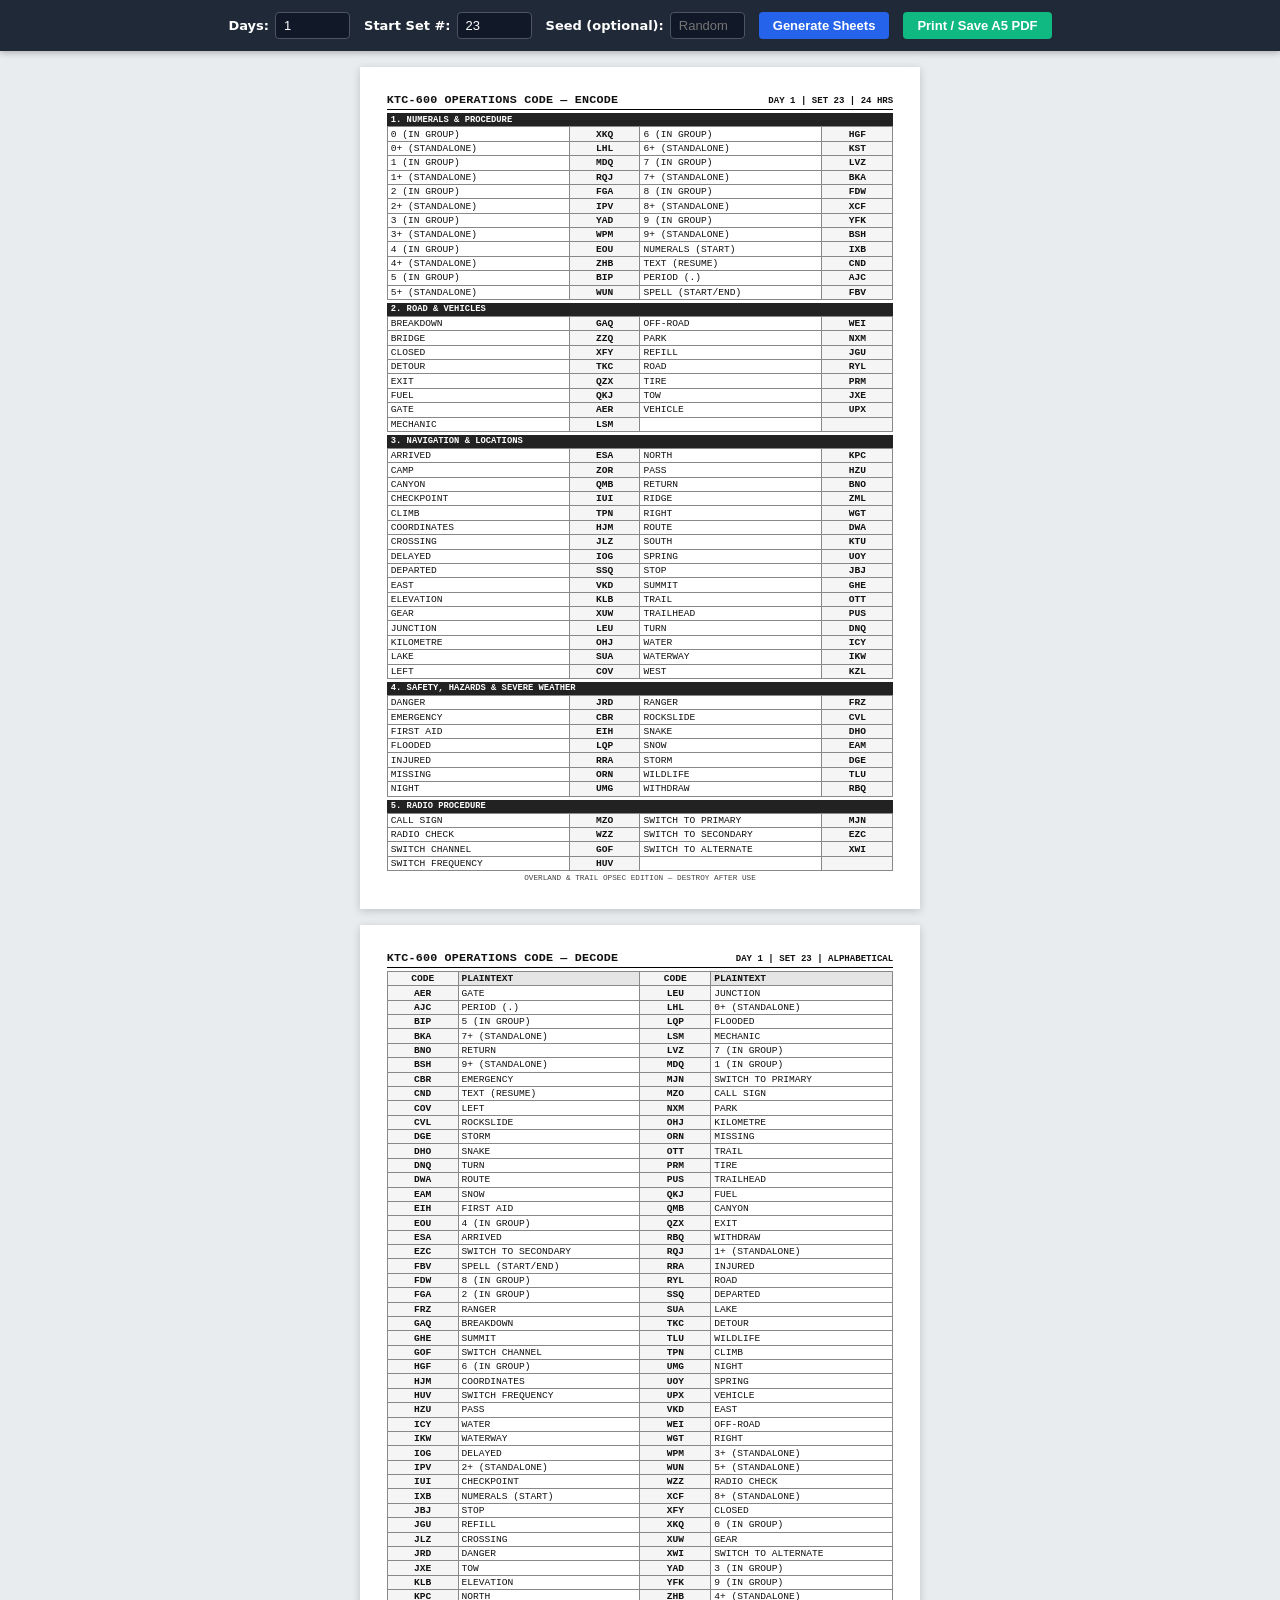
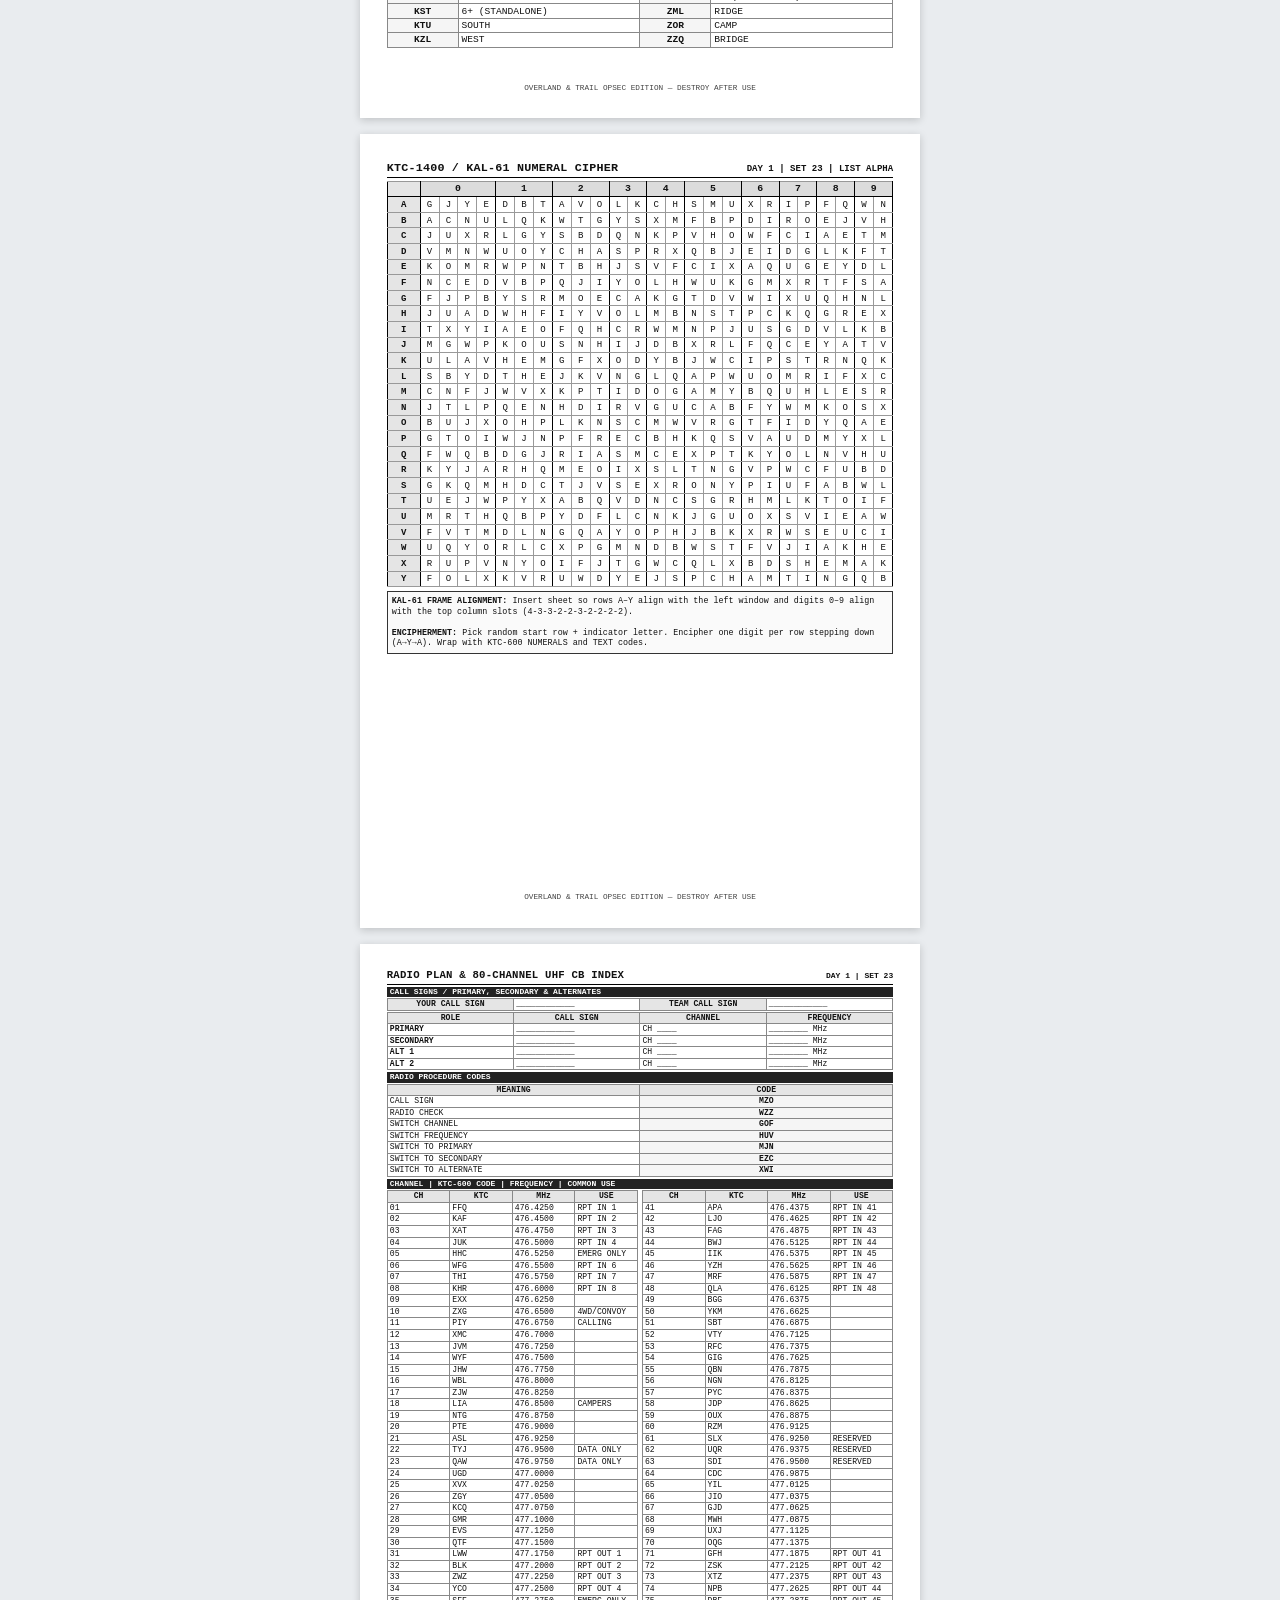
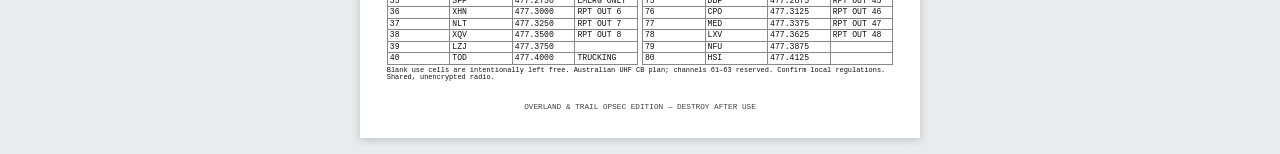
==== ktc-600.html @ b7d9b7bd "Fix radio index width overflow on A5 pages" ====
<!DOCTYPE html>
<html lang="en">
<head>
<meta charset="UTF-8">
<meta name="viewport" content="width=device-width, initial-scale=1">
<title>KTC-600 &amp; KAL-61 (KTC-1400) Multi-Day Pocket Sheet Generator</title>
<style>
  @page { size: A5 portrait; margin: 7mm; }
  * { box-sizing: border-box; margin: 0; padding: 0; }
  body { font-family: "Courier New", Courier, monospace; background: #e9ecef; color: #111; font-size: 7.2pt; -webkit-text-size-adjust: 100%; }
  .controls { background: #1f2937; color: #fff; padding: 12px 20px; display: flex; flex-wrap: wrap; gap: 14px; align-items: center; justify-content: center; font: 13px system-ui, -apple-system, sans-serif; position: sticky; top: 0; z-index: 100; box-shadow: 0 2px 6px rgba(0,0,0,.25); }
  .controls label { display: flex; align-items: center; gap: 6px; font-weight: 600; }
  .controls input { width: 75px; padding: 5px 8px; border-radius: 4px; border: 1px solid #4b5563; background: #111827; color: #fff; font-size: 13px; }
  .controls button { padding: 6px 14px; border: 0; border-radius: 4px; font-weight: 600; cursor: pointer; font-size: 13px; }
  .btn-gen { background: #2563eb; color: #fff; } .btn-print { background: #10b981; color: #fff; }
  #sheets-container { display: flex; flex-direction: column; align-items: center; padding: 16px 10px; gap: 16px; }
  .page { width: min(100%, 148mm); min-height: 210mm; padding: 7mm; background: #fff; box-shadow: 0 2px 8px rgba(0,0,0,.18); page-break-after: always; break-after: page; display: flex; flex-direction: column; justify-content: space-between; }
  .page:last-child { page-break-after: auto; break-after: auto; }
  .header { border-bottom: 1.5px solid #000; padding-bottom: 2px; margin-bottom: 3px; display: flex; justify-content: space-between; align-items: baseline; gap: 4px; }
  .title { font-weight: bold; font-size: 8.8pt; letter-spacing: .2px; } .meta { font-size: 6.8pt; font-weight: bold; text-align: right; }
  .cat-header { background: #222; color: #fff; font-weight: bold; font-size: 6.6pt; padding: 1.5px 4px; margin-top: 3px; }
  table { width: 100%; table-layout: fixed; border-collapse: collapse; }
  td, th { border: .5px solid #888; padding: 1.2px 3px; overflow: hidden; white-space: nowrap; }
  th { background: #e5e5e5; font-weight: bold; }
  td.w, th.w { width: 36%; text-align: left; } td.c, th.c { width: 14%; text-align: center; font-weight: bold; background: #f5f5f5; }
  .kal-table { table-layout: fixed; border-collapse: collapse; margin-top: 2px; }
  .kal-table th, .kal-table td { text-align: center; padding: 1.8px 0; font-size: 6.8pt; border: .4px solid #999; }
  .kal-table th { background: #dcdcdc; font-size: 7.4pt; border-bottom: 1.2px solid #000; border-left: 1.2px solid #000; border-right: 1.2px solid #000; }
  .kal-table .row-lbl { font-weight: bold; background: #e5e5e5; width: 6.5%; border-right: 1.2px solid #000; border-left: 1.2px solid #000; }
  .kal-table td.grp-start { border-left: 1.2px solid #000; } .kal-table td.grp-end { border-right: 1.2px solid #000; }
  .notes { margin-top: 4px; border: .75px solid #333; padding: 4px; font-size: 6.3pt; line-height: 1.25; background: #fafafa; }
  .footer { margin-top: 3px; text-align: center; font-size: 5.8pt; color: #444; }
  .radio-section { width: min(100%, 148mm); min-width: 0; font-size: 6.1pt; line-height: 1.05; }
  .radio-section .header { margin-bottom: 2px; } .radio-section .title { font-size: 8pt; } .radio-section .meta { font-size: 6pt; }
  .radio-section .cat-header { margin-top: 2px; padding: 1px 3px; font-size: 6pt; }
  .radio-section table { margin-top: 1px; min-width: 0; }
  .radio-section td, .radio-section th { padding: 1px 2px; }
  .radio-assignments td:first-child { font-weight: bold; }
  .radio-note { margin-top: 2px; font-size: 5.2pt; line-height: 1.05; }
  .channel-index-grid { display: grid; width: 100%; min-width: 0; grid-template-columns: repeat(2, minmax(0, 1fr)); gap: 0 4px; }
  .channel-index { min-width: 0; width: 100%; font-size: 4.8pt; line-height: 1; }
  .channel-index table { width: 100%; min-width: 0; margin: 0; }
  .channel-index th, .channel-index td { padding: 1px 1px; white-space: nowrap; }
  .channel-index th { font-size: 4.6pt; }
  .channel-index th:nth-child(1) { width: 10%; } .channel-index th:nth-child(2) { width: 15%; }
  .channel-index th:nth-child(3) { width: 31%; } .channel-index th:nth-child(4) { width: 44%; }
  .channel-index td:nth-child(1), .channel-index td:nth-child(2), .channel-index td:nth-child(3) { text-align: center; }
  .channel-index td:nth-child(2) { font-weight: bold; }
  @media screen and (max-width: 600px) {
    body { font-size: 12px; } #sheets-container { padding: 10px 8px; gap: 12px; }
    .page { width: 100%; min-height: 0; padding: 12px; } .header { align-items: flex-start; flex-wrap: wrap; }
    .title { font-size: .95rem; } .meta { font-size: .75rem; text-align: left; } .cat-header { font-size: .8rem; }
    td, th { padding: 3px 4px; white-space: normal; overflow-wrap: anywhere; }
    .kal-table th, .kal-table td { padding: 3px 0; font-size: clamp(8px, 2.2vw, 11px); }
    .notes { font-size: .75rem; }
    .radio-section { width: 100%; overflow-x: auto; }
    .radio-section .channel-index-grid { min-width: 0; width: 100%; }
    .radio-section .channel-index th, .radio-section .channel-index td { white-space: nowrap; padding: 1px; }
    .radio-section .channel-index { font-size: 4.3pt; }
  }
  @media print {
    body { background: #fff; } .controls { display: none !important; }
    #sheets-container { padding: 0; gap: 0; display: block; }
    .page { width: 100%; height: 196mm; min-height: 196mm; max-height: 196mm; padding: 0; box-shadow: none; }
  }
</style>
</head>
<body>
<div class="controls">
  <label>Days: <input type="number" id="inp-days" value="1" min="1" max="30"></label>
  <label>Start Set #: <input type="number" id="inp-set" value="23" min="1" max="99"></label>
  <label>Seed (optional): <input type="text" id="inp-seed" placeholder="Random"></label>
  <button class="btn-gen" type="button" onclick="renderSheets()">Generate Sheets</button>
  <button class="btn-print" type="button" onclick="window.print()">Print / Save A5 PDF</button>
</div>
<div id="sheets-container"></div>
<script>
const VOCABULARY = {
  "1. NUMERALS & PROCEDURE": ["0 (IN GROUP)", "0+ (STANDALONE)", "1 (IN GROUP)", "1+ (STANDALONE)", "2 (IN GROUP)", "2+ (STANDALONE)", "3 (IN GROUP)", "3+ (STANDALONE)", "4 (IN GROUP)", "4+ (STANDALONE)", "5 (IN GROUP)", "5+ (STANDALONE)", "6 (IN GROUP)", "6+ (STANDALONE)", "7 (IN GROUP)", "7+ (STANDALONE)", "8 (IN GROUP)", "8+ (STANDALONE)", "9 (IN GROUP)", "9+ (STANDALONE)", "NUMERALS (START)", "TEXT (RESUME)", "PERIOD (.)", "SPELL (START/END)"],
  "2. ROAD & VEHICLES": ["BREAKDOWN", "BRIDGE", "CLOSED", "DETOUR", "EXIT", "FUEL", "GATE", "MECHANIC", "OFF-ROAD", "PARK", "REFILL", "ROAD", "TIRE", "TOW", "VEHICLE"],
  "3. NAVIGATION & LOCATIONS": ["ARRIVED", "CAMP", "CANYON", "CHECKPOINT", "CLIMB", "COORDINATES", "CROSSING", "DELAYED", "DEPARTED", "EAST", "ELEVATION", "GEAR", "JUNCTION", "KILOMETRE", "LAKE", "LEFT", "NORTH", "PASS", "RETURN", "RIDGE", "RIGHT", "ROUTE", "SOUTH", "SPRING", "STOP", "SUMMIT", "TRAIL", "TRAILHEAD", "TURN", "WATER", "WATERWAY", "WEST"],
  "4. SAFETY, HAZARDS & SEVERE WEATHER": ["DANGER", "EMERGENCY", "FIRST AID", "FLOODED", "INJURED", "MISSING", "NIGHT", "RANGER", "ROCKSLIDE", "SNAKE", "SNOW", "STORM", "WILDLIFE", "WITHDRAW"],
  "5. RADIO PROCEDURE": ["CALL SIGN", "RADIO CHECK", "SWITCH CHANNEL", "SWITCH FREQUENCY", "SWITCH TO PRIMARY", "SWITCH TO SECONDARY", "SWITCH TO ALTERNATE"]
};
// Australian UHF CB 80-channel plan, frequencies in MHz.
const CHANNEL_FREQUENCIES_MHZ = [
  476.4250,476.4500,476.4750,476.5000,476.5250,476.5500,476.5750,476.6000,476.6250,476.6500,476.6750,476.7000,476.7250,476.7500,476.7750,476.8000,476.8250,476.8500,476.8750,476.9000,476.9250,476.9500,476.9750,477.0000,477.0250,477.0500,477.0750,477.1000,477.1250,477.1500,477.1750,477.2000,477.2250,477.2500,477.2750,477.3000,477.3250,477.3500,477.3750,477.4000,
  476.4375,476.4625,476.4875,476.5125,476.5375,476.5625,476.5875,476.6125,476.6375,476.6625,476.6875,476.7125,476.7375,476.7625,476.7875,476.8125,476.8375,476.8625,476.8875,476.9125,476.9250,476.9375,476.9500,476.9875,477.0125,477.0375,477.0625,477.0875,477.1125,477.1375,477.1875,477.2125,477.2375,477.2625,477.2875,477.3125,477.3375,477.3625,477.3875,477.4125
];
function channelCommonUse(ch) {
  if (ch === 5 || ch === 35) return "EMERG ONLY";
  if (ch === 11) return "CALLING";
  if (ch === 10) return "4WD/CONVOY";
  if (ch === 18) return "CAMPERS";
  if (ch === 22 || ch === 23) return "DATA ONLY";
  if (ch === 40) return "TRUCKING";
  if (ch >= 1 && ch <= 8) return `RPT IN ${ch}`;
  if (ch >= 31 && ch <= 38) return `RPT OUT ${ch - 30}`;
  if (ch >= 41 && ch <= 48) return `RPT IN ${ch}`;
  if (ch >= 71 && ch <= 78) return `RPT OUT ${ch - 30}`;
  if (ch >= 61 && ch <= 63) return "RESERVED";
  return "";
}
function createRNG(seed) {
  if (!seed) return Math.random;
  let h = 1779033703 ^ seed.length;
  for (let i = 0; i < seed.length; i++) { h = Math.imul(h ^ seed.charCodeAt(i), 3432918353); h = (h << 13) | (h >>> 19); }
  return function() { h = Math.imul(h ^ (h >>> 16), 2246822507); h = Math.imul(h ^ (h >>> 13), 3266489909); return ((h ^= h >>> 16) >>> 0) / 4294967296; };
}
function shuffle(array, rng) {
  for (let i = array.length - 1; i > 0; i--) { const j = Math.floor(rng() * (i + 1)); [array[i], array[j]] = [array[j], array[i]]; }
  return array;
}
function generateHammingTrigraphs(count, rng) {
  const letters = "ABCDEFGHIJKLMNOPQRSTUVWXYZ", all = [];
  for (const a of letters) for (const b of letters) for (const c of letters) all.push(a + b + c);
  shuffle(all, rng); const selected = [];
  for (const candidate of all) {
    if (selected.every(existing => Number(candidate[0] !== existing[0]) + Number(candidate[1] !== existing[1]) + Number(candidate[2] !== existing[2]) >= 2)) {
      selected.push(candidate); if (selected.length === count) return selected;
    }
  }
  throw new Error("Unable to generate enough trigraphs.");
}
const KAL61_SLOT_WIDTHS = [4,3,3,2,2,3,2,2,2,2];
const ALPHABET_25 = "ABCDEFGHIJKLMNOPQRSTUVWXY".split("");
function generateKAL61Rows(rng) { return ALPHABET_25.map(rowLabel => ({ rowLabel, letters: shuffle([...ALPHABET_25], rng) })); }

function buildRadioPage(dayNum, setNum, mapping, channelCodes) {
  const assignments = ["PRIMARY", "SECONDARY", "ALT 1", "ALT 2"];
  const assignmentRows = assignments.map(role => `<tr><td>${role}</td><td>____________</td><td>CH ____</td><td>________ MHz</td></tr>`).join("");
  const switchRows = ["CALL SIGN", "RADIO CHECK", "SWITCH CHANNEL", "SWITCH FREQUENCY", "SWITCH TO PRIMARY", "SWITCH TO SECONDARY", "SWITCH TO ALTERNATE"]
    .map(phrase => `<tr><td>${phrase}</td><td class="c">${mapping[phrase]}</td></tr>`).join("");
  const panels = [];
  for (let start = 1; start <= 80; start += 40) {
    const rows = [];
    for (let ch = start; ch < start + 40; ch++) {
      const use = channelCommonUse(ch);
      rows.push(`<tr><td>${String(ch).padStart(2, "0")}</td><td>${channelCodes[ch - 1]}</td><td>${CHANNEL_FREQUENCIES_MHZ[ch - 1].toFixed(4)}</td><td>${use}</td></tr>`);
    }
    panels.push(`<table><thead><tr><th>CH</th><th>KTC</th><th>MHz</th><th>USE</th></tr></thead><tbody>${rows.join("")}</tbody></table>`);
  }
  return `<div class="page radio-section"><div>` +
    `<div class="header"><div class="title">RADIO PLAN &amp; 80-CHANNEL UHF CB INDEX</div><div class="meta">DAY ${dayNum} | SET ${setNum}</div></div>` +
    `<div class="cat-header">CALL SIGNS / PRIMARY, SECONDARY &amp; ALTERNATES</div>` +
    `<table><tbody><tr><th>YOUR CALL SIGN</th><td>____________</td><th>TEAM CALL SIGN</th><td>____________</td></tr></tbody></table>` +
    `<table class="radio-assignments"><thead><tr><th>ROLE</th><th>CALL SIGN</th><th>CHANNEL</th><th>FREQUENCY</th></tr></thead><tbody>${assignmentRows}</tbody></table>` +
    `<div class="cat-header">RADIO PROCEDURE CODES</div><table><thead><tr><th>MEANING</th><th>CODE</th></tr></thead><tbody>${switchRows}</tbody></table>` +
    `<div class="cat-header">CHANNEL | KTC-600 CODE | FREQUENCY | COMMON USE</div>` +
    `<div class="channel-index-grid">${panels.join("")}</div>` +
    `<div class="radio-note">Blank use cells are intentionally left free. Australian UHF CB plan; channels 61–63 reserved. Confirm local regulations. Shared, unencrypted radio.</div>` +
    `</div><div class="footer">OVERLAND &amp; TRAIL OPSEC EDITION — DESTROY AFTER USE</div></div>`;
}
function buildDayHTML(dayNum, startSet, rng) {
  const setNum = String(startSet + dayNum - 1).padStart(2, "0");
  const allWords = Object.values(VOCABULARY).flat();
  const trigraphs = generateHammingTrigraphs(allWords.length + 80, rng);
  const mapping = {}; allWords.forEach((word, i) => { mapping[word] = trigraphs[i]; });
  const channelCodes = trigraphs.slice(allWords.length);
  let encodeHTML = "";
  for (const [category, words] of Object.entries(VOCABULARY)) {
    encodeHTML += `<div class="cat-header">${category}</div><table>`;
    const half = Math.ceil(words.length / 2);
    for (let i = 0; i < half; i++) {
      const a = words[i], b = words[i + half] || "";
      encodeHTML += `<tr><td class="w">${a}</td><td class="c">${mapping[a]}</td><td class="w">${b}</td><td class="c">${b ? mapping[b] : ""}</td></tr>`;
    }
    encodeHTML += "</table>";
  }
  const page1 = `<div class="page"><div><div class="header"><div class="title">KTC-600 OPERATIONS CODE — ENCODE</div><div class="meta">DAY ${dayNum} | SET ${setNum} | 24 HRS</div></div>${encodeHTML}</div><div class="footer">OVERLAND &amp; TRAIL OPSEC EDITION — DESTROY AFTER USE</div></div>`;
  const decodePairs = Object.entries(mapping).map(([word, code]) => ({ code, word })).sort((a,b) => a.code.localeCompare(b.code));
  const halfDec = Math.ceil(decodePairs.length / 2); let decodeRowsHTML = "";
  for (let i = 0; i < halfDec; i++) {
    const first = decodePairs[i], second = decodePairs[i + halfDec] || { code: "", word: "" };
    decodeRowsHTML += `<tr><td class="c">${first.code}</td><td class="w">${first.word}</td><td class="c">${second.code}</td><td class="w">${second.word}</td></tr>`;
  }
  const page2 = `<div class="page"><div><div class="header"><div class="title">KTC-600 OPERATIONS CODE — DECODE</div><div class="meta">DAY ${dayNum} | SET ${setNum} | ALPHABETICAL</div></div><table><thead><tr><th class="c">CODE</th><th class="w">PLAINTEXT</th><th class="c">CODE</th><th class="w">PLAINTEXT</th></tr></thead><tbody>${decodeRowsHTML}</tbody></table></div><div class="footer">OVERLAND &amp; TRAIL OPSEC EDITION — DESTROY AFTER USE</div></div>`;
  const headerSpans = KAL61_SLOT_WIDTHS.map((span,digit) => `<th colspan="${span}">${digit}</th>`).join("");
  const starts = new Set(), ends = new Set(); let cursor = 0;
  for (const width of KAL61_SLOT_WIDTHS) { starts.add(cursor); ends.add(cursor + width - 1); cursor += width; }
  const kalBodyHTML = generateKAL61Rows(rng).map(({rowLabel,letters}) => {
    const cells = letters.map((ch,index) => `<td class="${[starts.has(index) ? "grp-start" : "", ends.has(index) ? "grp-end" : ""].filter(Boolean).join(" ")}">${ch}</td>`).join("");
    return `<tr><td class="row-lbl">${rowLabel}</td>${cells}</tr>`;
  }).join("");
  const page3 = `<div class="page"><div><div class="header"><div class="title">KTC-1400 / KAL-61 NUMERAL CIPHER</div><div class="meta">DAY ${dayNum} | SET ${setNum} | LIST ALPHA</div></div><table class="kal-table"><thead><tr><th class="row-lbl"></th>${headerSpans}</tr></thead><tbody>${kalBodyHTML}</tbody></table><div class="notes"><strong>KAL-61 FRAME ALIGNMENT:</strong> Insert sheet so rows A–Y align with the left window and digits 0–9 align with the top column slots (4-3-3-2-2-3-2-2-2-2).<br><br><strong>ENCIPHERMENT:</strong> Pick random start row + indicator letter. Encipher one digit per row stepping down (A→Y→A). Wrap with KTC-600 NUMERALS and TEXT codes.</div></div><div class="footer">OVERLAND &amp; TRAIL OPSEC EDITION — DESTROY AFTER USE</div></div>`;
  return page1 + page2 + page3 + buildRadioPage(dayNum, setNum, mapping, channelCodes);
}
function renderSheets() {
  const days = Math.max(1, Math.min(30, parseInt(document.getElementById("inp-days").value, 10) || 1));
  const startSet = Math.max(1, Math.min(99, parseInt(document.getElementById("inp-set").value, 10) || 23));
  const rng = createRNG(document.getElementById("inp-seed").value.trim());
  let output = ""; for (let day = 1; day <= days; day++) output += buildDayHTML(day, startSet, rng);
  document.getElementById("sheets-container").innerHTML = output;
}
renderSheets();
</script>
</body>
</html>
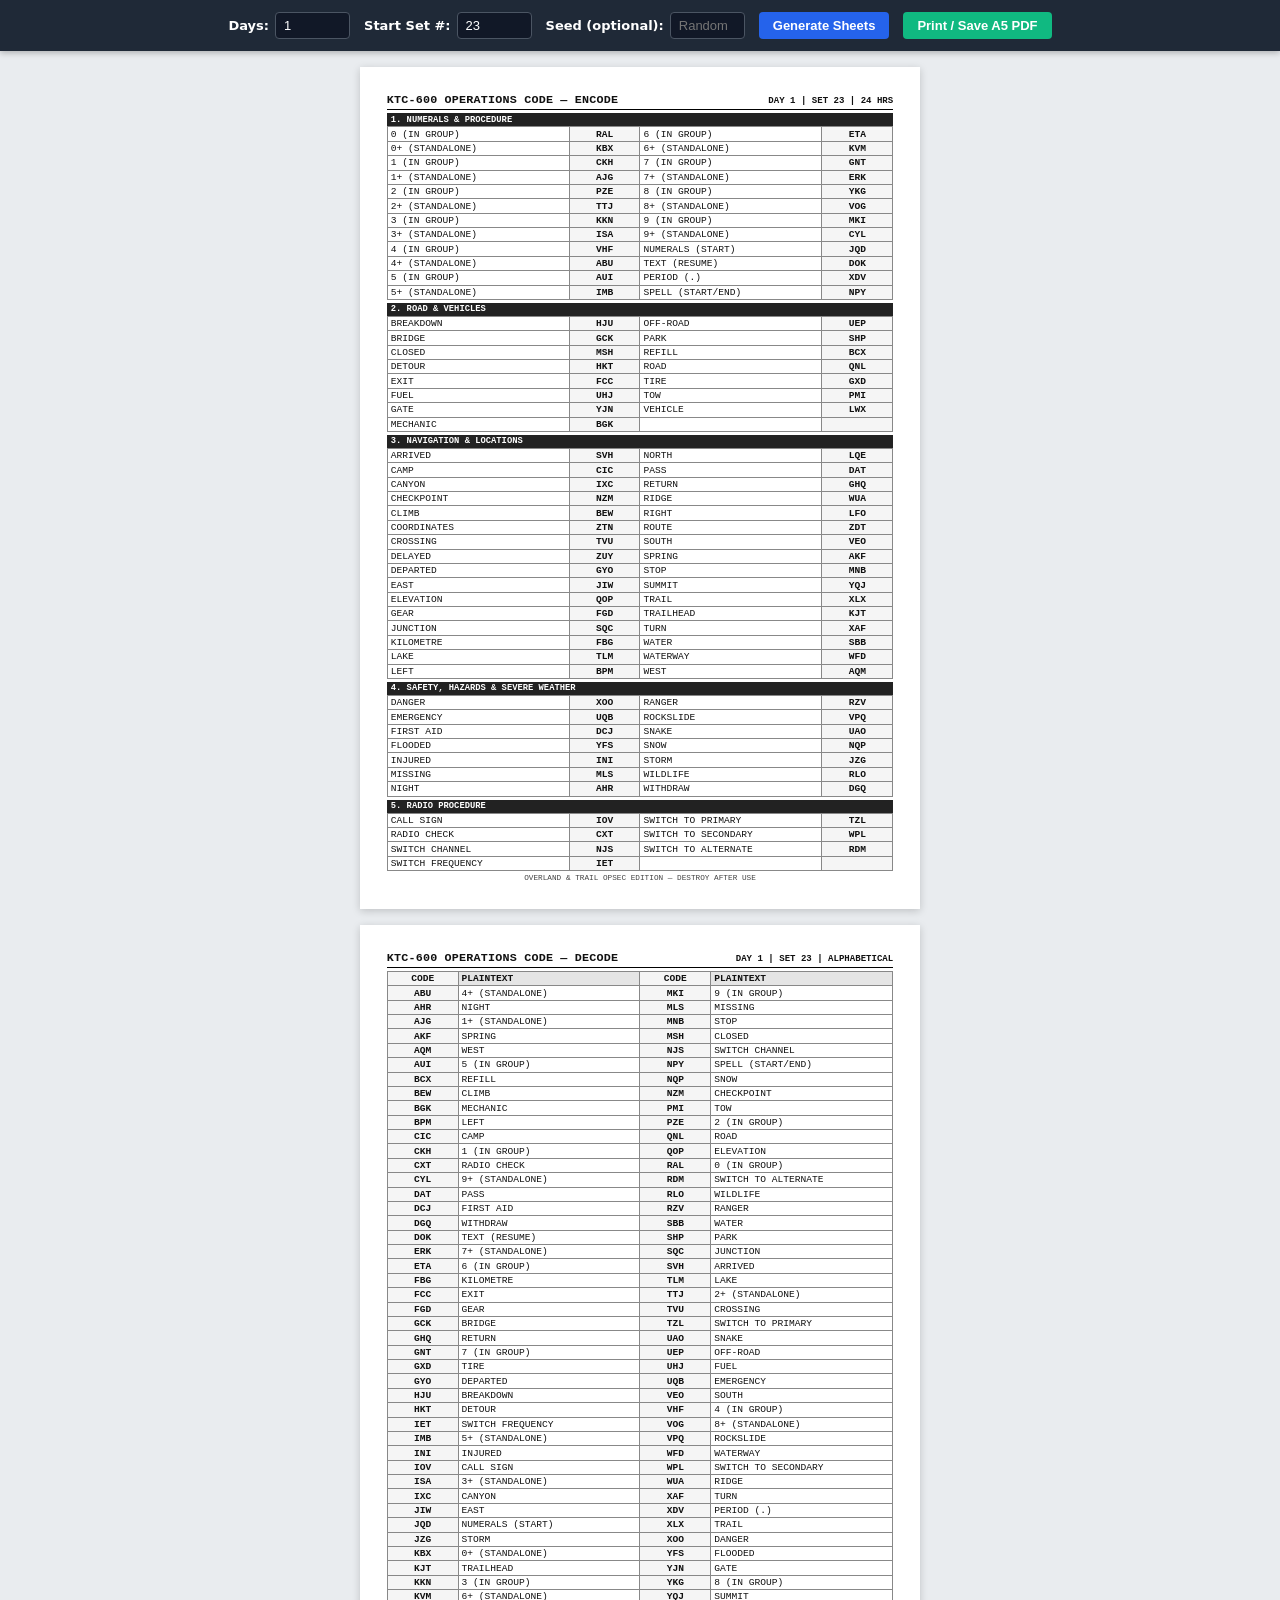
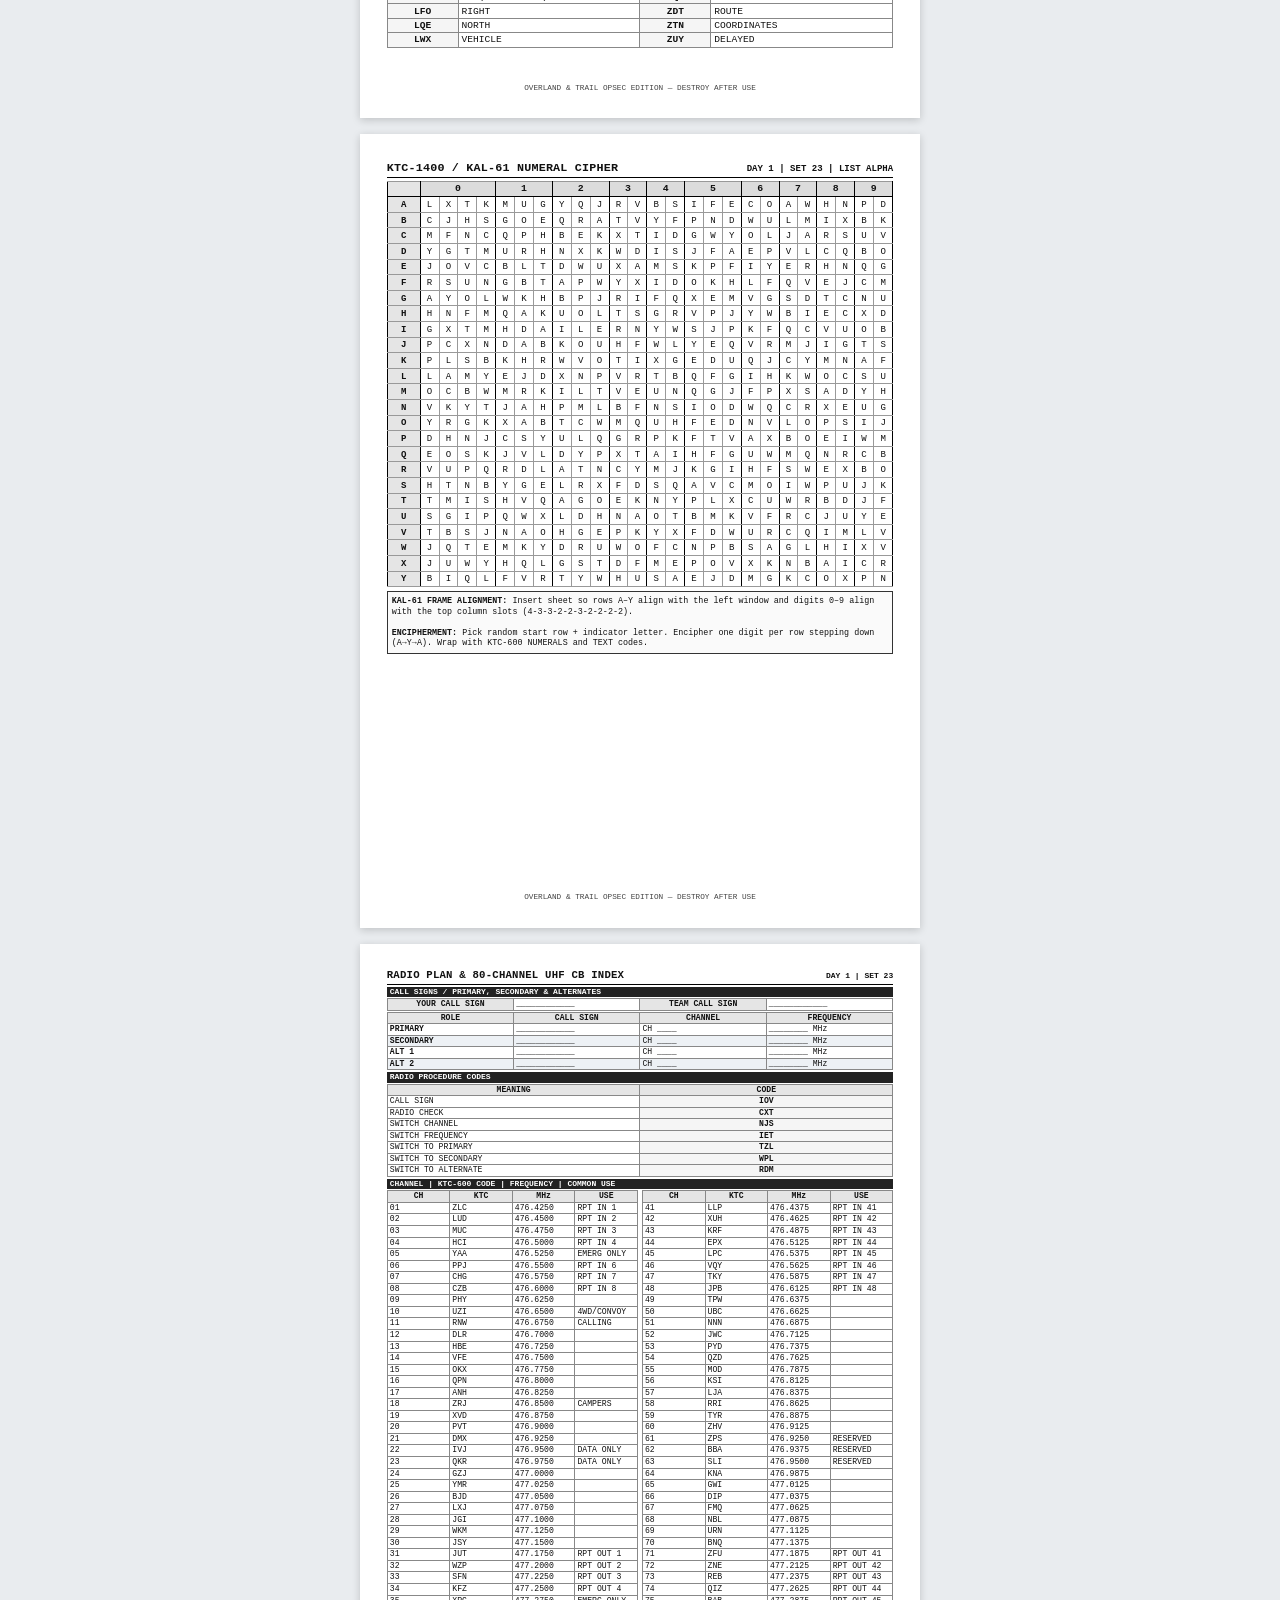
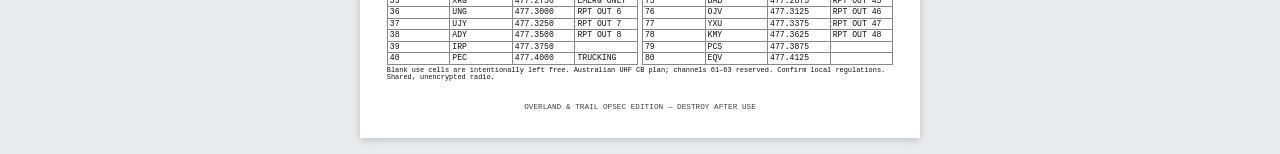
==== commit 8b7243cb: "Narrow and shade radio index columns" ====
--- a/ktc-600.html
+++ b/ktc-600.html
@@ -40,12 +40,18 @@
   .channel-index-grid { display: grid; width: 100%; min-width: 0; grid-template-columns: repeat(2, minmax(0, 1fr)); gap: 0 4px; }
   .channel-index { min-width: 0; width: 100%; font-size: 4.8pt; line-height: 1; }
   .channel-index table { width: 100%; min-width: 0; margin: 0; }
-  .channel-index th, .channel-index td { padding: 1px 1px; white-space: nowrap; }
+  .channel-index th, .channel-index td { padding: 1px; white-space: nowrap; }
   .channel-index th { font-size: 4.6pt; }
-  .channel-index th:nth-child(1) { width: 10%; } .channel-index th:nth-child(2) { width: 15%; }
-  .channel-index th:nth-child(3) { width: 31%; } .channel-index th:nth-child(4) { width: 44%; }
+  .channel-index th:nth-child(1) { width: 9%; } .channel-index th:nth-child(2) { width: 13%; }
+  .channel-index th:nth-child(3) { width: 28%; } .channel-index th:nth-child(4) { width: 50%; }
   .channel-index td:nth-child(1), .channel-index td:nth-child(2), .channel-index td:nth-child(3) { text-align: center; }
   .channel-index td:nth-child(2) { font-weight: bold; }
+  .channel-index tbody tr:nth-child(even) { background: #e8edf3; }
+  .channel-index tbody tr:nth-child(odd) { background: #fff; }
+  .channel-index tbody td:nth-child(1) { background: #dbe3ec; font-weight: bold; }
+  .channel-index tbody td:nth-child(2) { background: #f0f3f7; }
+  .channel-index thead th { background: #cbd5e1; }
+  .radio-assignments tbody tr:nth-child(even), .radio-section > div > table:first-of-type tbody tr:nth-child(even) { background: #edf1f5; }
   @media screen and (max-width: 600px) {
     body { font-size: 12px; } #sheets-container { padding: 10px 8px; gap: 12px; }
     .page { width: 100%; min-height: 0; padding: 12px; } .header { align-items: flex-start; flex-wrap: wrap; }
@@ -82,7 +88,6 @@
   "4. SAFETY, HAZARDS & SEVERE WEATHER": ["DANGER", "EMERGENCY", "FIRST AID", "FLOODED", "INJURED", "MISSING", "NIGHT", "RANGER", "ROCKSLIDE", "SNAKE", "SNOW", "STORM", "WILDLIFE", "WITHDRAW"],
   "5. RADIO PROCEDURE": ["CALL SIGN", "RADIO CHECK", "SWITCH CHANNEL", "SWITCH FREQUENCY", "SWITCH TO PRIMARY", "SWITCH TO SECONDARY", "SWITCH TO ALTERNATE"]
 };
-// Australian UHF CB 80-channel plan, frequencies in MHz.
 const CHANNEL_FREQUENCIES_MHZ = [
   476.4250,476.4500,476.4750,476.5000,476.5250,476.5500,476.5750,476.6000,476.6250,476.6500,476.6750,476.7000,476.7250,476.7500,476.7750,476.8000,476.8250,476.8500,476.8750,476.9000,476.9250,476.9500,476.9750,477.0000,477.0250,477.0500,477.0750,477.1000,477.1250,477.1500,477.1750,477.2000,477.2250,477.2500,477.2750,477.3000,477.3250,477.3500,477.3750,477.4000,
   476.4375,476.4625,476.4875,476.5125,476.5375,476.5625,476.5875,476.6125,476.6375,476.6625,476.6875,476.7125,476.7375,476.7625,476.7875,476.8125,476.8375,476.8625,476.8875,476.9125,476.9250,476.9375,476.9500,476.9875,477.0125,477.0375,477.0625,477.0875,477.1125,477.1375,477.1875,477.2125,477.2375,477.2625,477.2875,477.3125,477.3375,477.3625,477.3875,477.4125
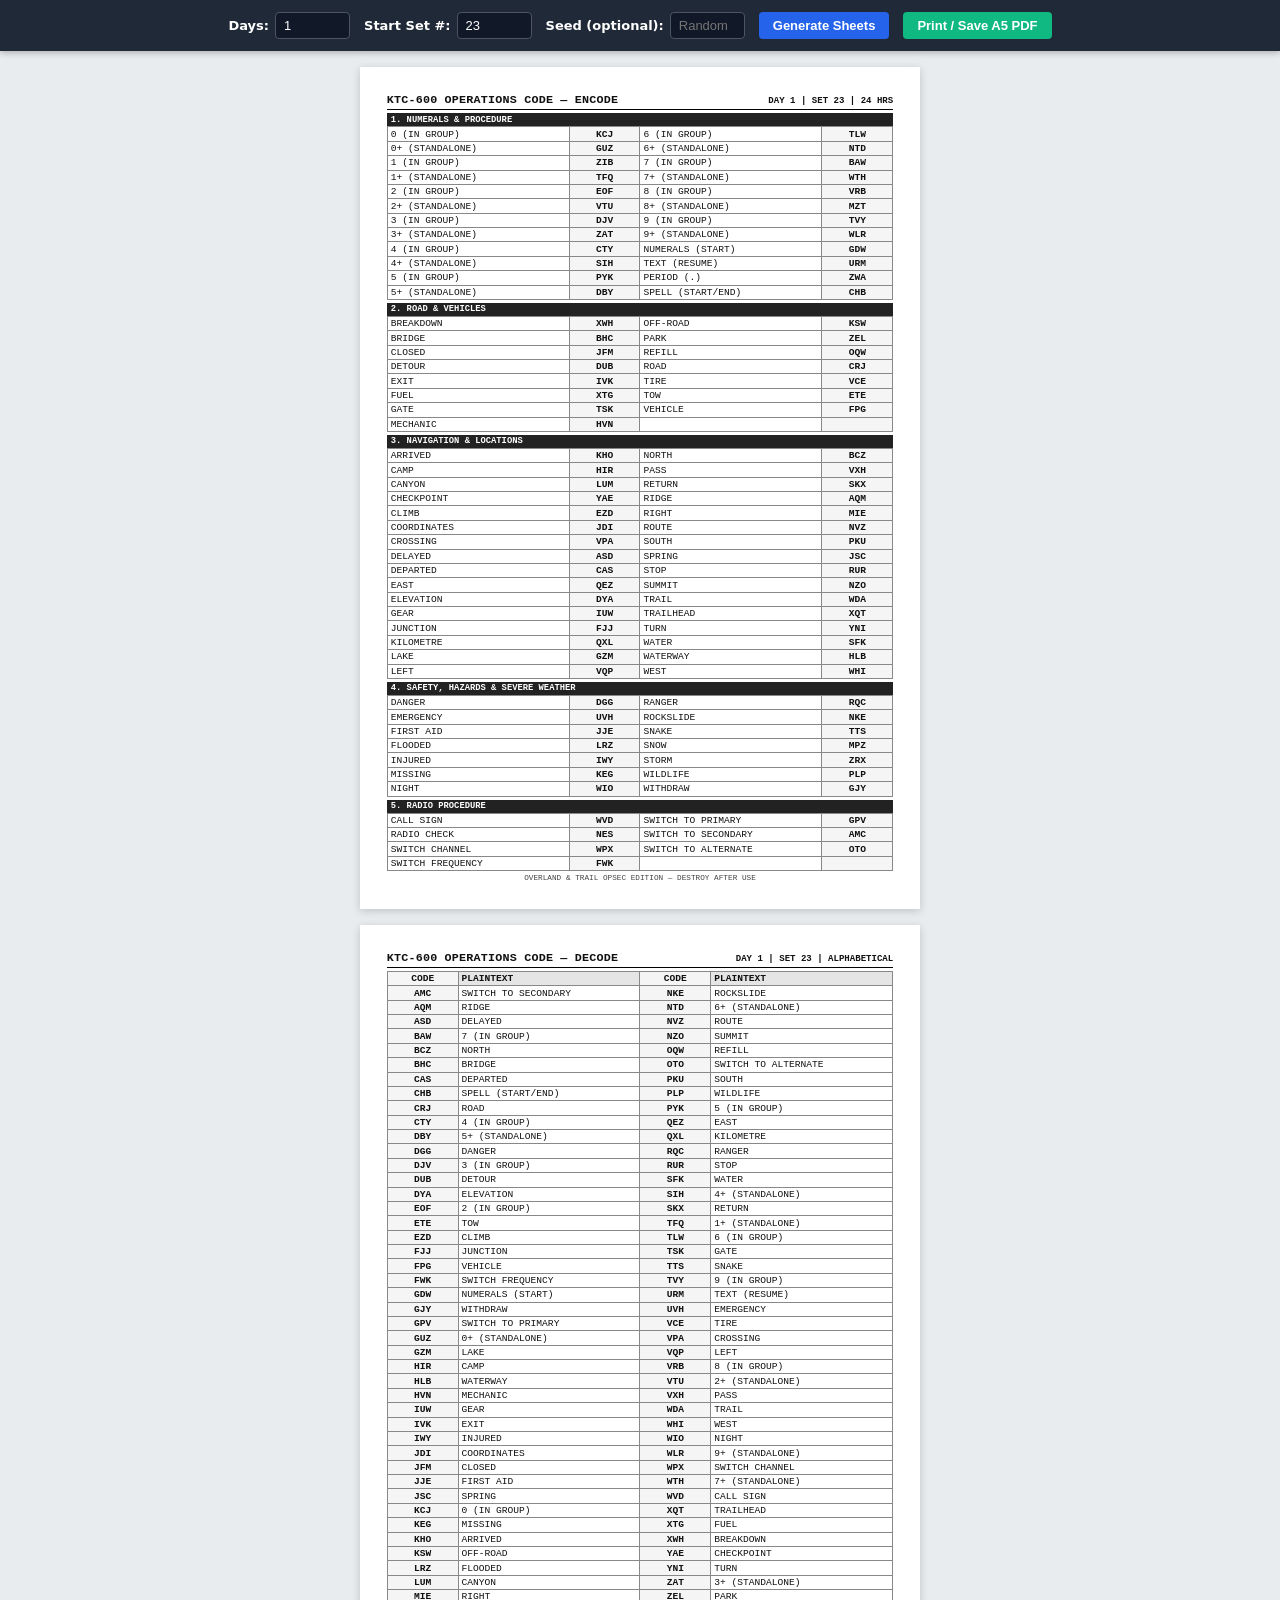
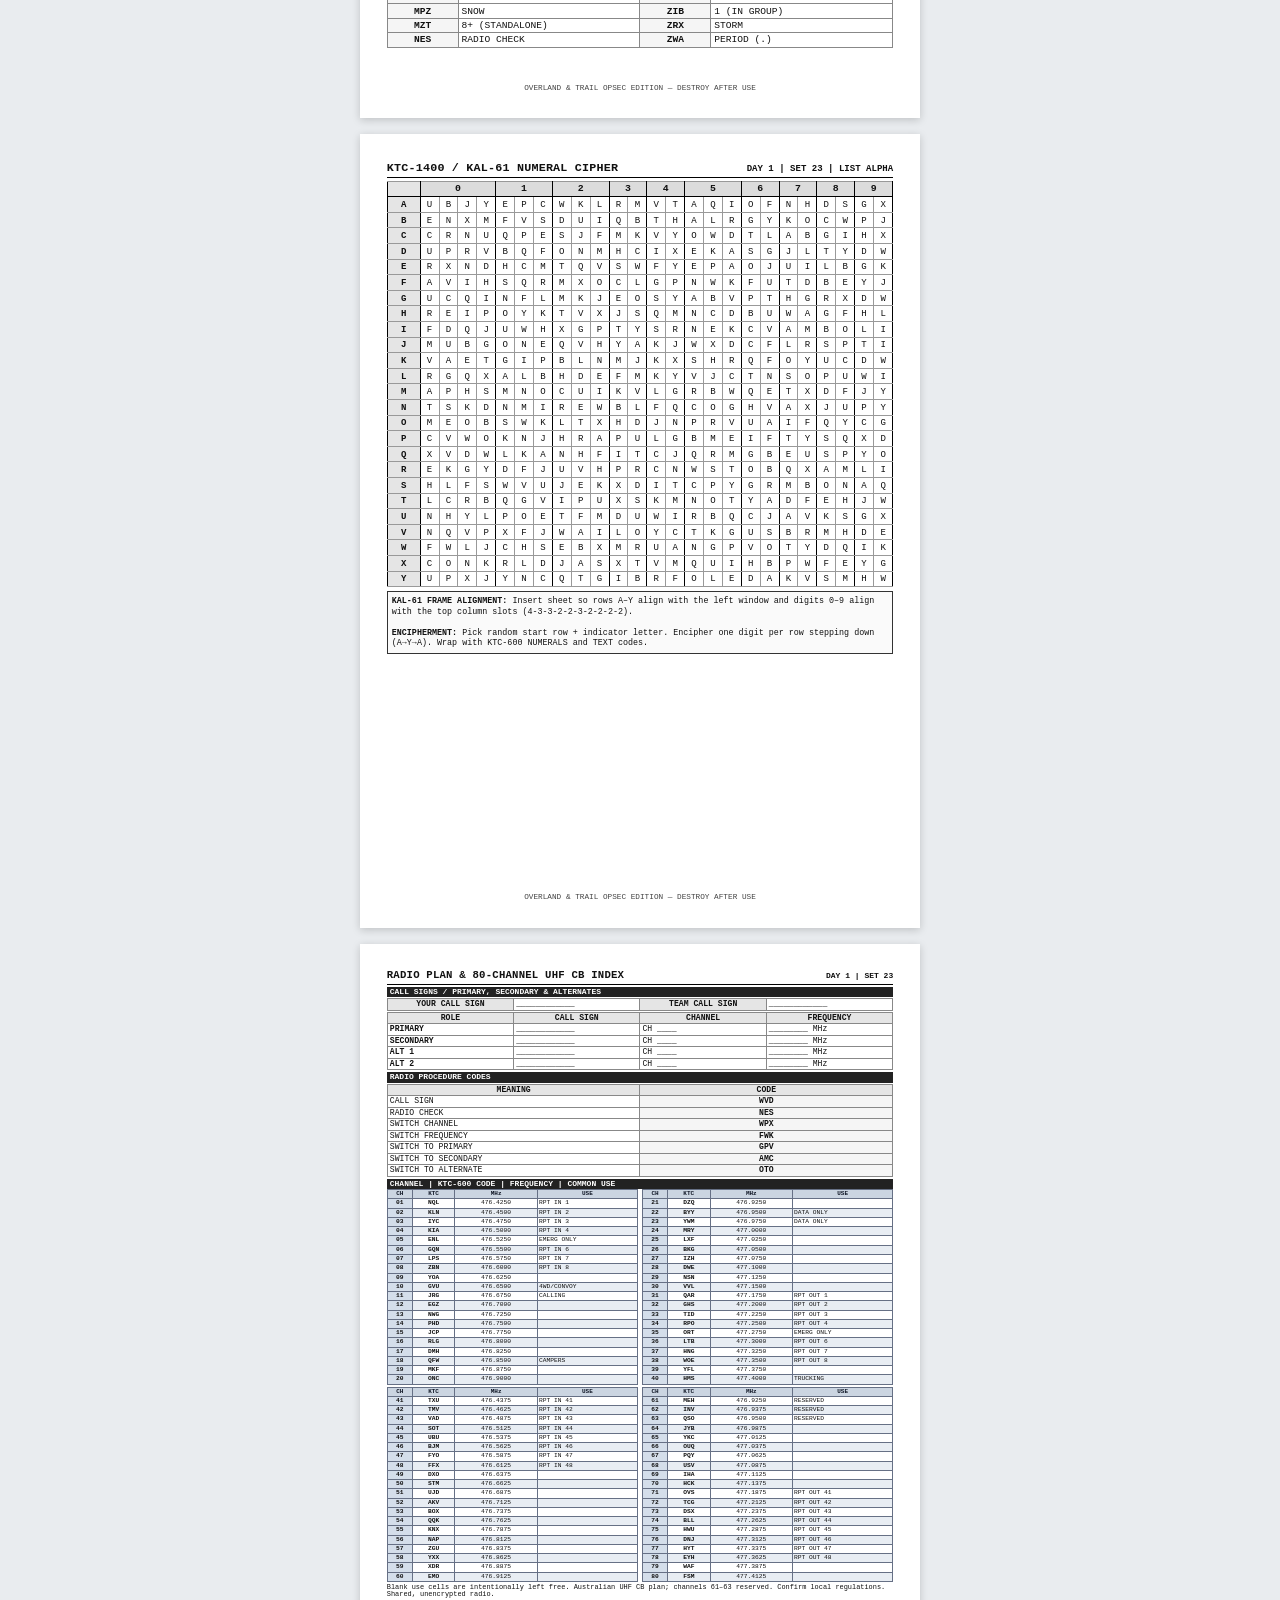
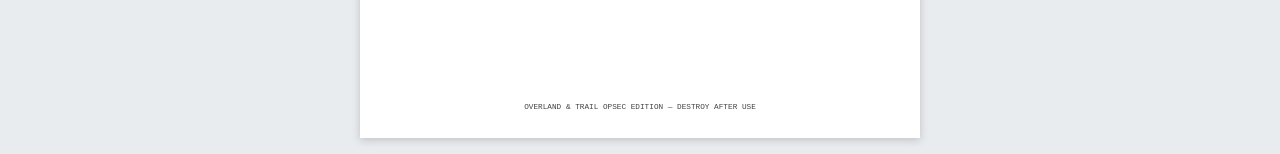
==== commit be63c2c8: "Improve channel index sizing, borders, and contrast" ====
--- a/ktc-600.html
+++ b/ktc-600.html
@@ -37,21 +37,19 @@
   .radio-section td, .radio-section th { padding: 1px 2px; }
   .radio-assignments td:first-child { font-weight: bold; }
   .radio-note { margin-top: 2px; font-size: 5.2pt; line-height: 1.05; }
-  .channel-index-grid { display: grid; width: 100%; min-width: 0; grid-template-columns: repeat(2, minmax(0, 1fr)); gap: 0 4px; }
-  .channel-index { min-width: 0; width: 100%; font-size: 4.8pt; line-height: 1; }
-  .channel-index table { width: 100%; min-width: 0; margin: 0; }
-  .channel-index th, .channel-index td { padding: 1px; white-space: nowrap; }
-  .channel-index th { font-size: 4.6pt; }
-  .channel-index th:nth-child(1) { width: 9%; } .channel-index th:nth-child(2) { width: 13%; }
-  .channel-index th:nth-child(3) { width: 28%; } .channel-index th:nth-child(4) { width: 50%; }
+  .channel-index-grid { display: grid; width: 100%; min-width: 0; grid-template-columns: repeat(2, minmax(0, 1fr)); gap: 2px 4px; }
+  .channel-index { min-width: 0; width: 100%; font-size: 4.7pt; line-height: 1; }
+  .channel-index table { width: 100%; min-width: 0; margin: 0; border-collapse: collapse; table-layout: fixed; }
+  .channel-index th, .channel-index td { border: .6px solid #667085; padding: 1px; white-space: nowrap; }
+  .channel-index th { font-size: 4.5pt; color: #111827; background: #cbd5e1; }
+  .channel-index th:nth-child(1) { width: 10%; } .channel-index th:nth-child(2) { width: 17%; }
+  .channel-index th:nth-child(3) { width: 33%; } .channel-index th:nth-child(4) { width: 40%; }
   .channel-index td:nth-child(1), .channel-index td:nth-child(2), .channel-index td:nth-child(3) { text-align: center; }
   .channel-index td:nth-child(2) { font-weight: bold; }
-  .channel-index tbody tr:nth-child(even) { background: #e8edf3; }
-  .channel-index tbody tr:nth-child(odd) { background: #fff; }
-  .channel-index tbody td:nth-child(1) { background: #dbe3ec; font-weight: bold; }
+  .channel-index tbody tr:nth-child(even) td { background: #e8edf3; }
+  .channel-index tbody tr:nth-child(odd) td { background: #fff; }
+  .channel-index tbody td:first-child { background: #d4deea !important; font-weight: bold; }
   .channel-index tbody td:nth-child(2) { background: #f0f3f7; }
-  .channel-index thead th { background: #cbd5e1; }
-  .radio-assignments tbody tr:nth-child(even), .radio-section > div > table:first-of-type tbody tr:nth-child(even) { background: #edf1f5; }
   @media screen and (max-width: 600px) {
     body { font-size: 12px; } #sheets-container { padding: 10px 8px; gap: 12px; }
     .page { width: 100%; min-height: 0; padding: 12px; } .header { align-items: flex-start; flex-wrap: wrap; }
@@ -68,6 +66,7 @@
     body { background: #fff; } .controls { display: none !important; }
     #sheets-container { padding: 0; gap: 0; display: block; }
     .page { width: 100%; height: 196mm; min-height: 196mm; max-height: 196mm; padding: 0; box-shadow: none; }
+    .channel-index th, .channel-index td { border: .6px solid #667085 !important; }
   }
 </style>
 </head>
@@ -137,13 +136,13 @@
   const switchRows = ["CALL SIGN", "RADIO CHECK", "SWITCH CHANNEL", "SWITCH FREQUENCY", "SWITCH TO PRIMARY", "SWITCH TO SECONDARY", "SWITCH TO ALTERNATE"]
     .map(phrase => `<tr><td>${phrase}</td><td class="c">${mapping[phrase]}</td></tr>`).join("");
   const panels = [];
-  for (let start = 1; start <= 80; start += 40) {
+  for (let start = 1; start <= 80; start += 20) {
     const rows = [];
-    for (let ch = start; ch < start + 40; ch++) {
+    for (let ch = start; ch < start + 20; ch++) {
       const use = channelCommonUse(ch);
       rows.push(`<tr><td>${String(ch).padStart(2, "0")}</td><td>${channelCodes[ch - 1]}</td><td>${CHANNEL_FREQUENCIES_MHZ[ch - 1].toFixed(4)}</td><td>${use}</td></tr>`);
     }
-    panels.push(`<table><thead><tr><th>CH</th><th>KTC</th><th>MHz</th><th>USE</th></tr></thead><tbody>${rows.join("")}</tbody></table>`);
+    panels.push(`<div class="channel-index"><table><thead><tr><th>CH</th><th>KTC</th><th>MHz</th><th>USE</th></tr></thead><tbody>${rows.join("")}</tbody></table></div>`);
   }
   return `<div class="page radio-section"><div>` +
     `<div class="header"><div class="title">RADIO PLAN &amp; 80-CHANNEL UHF CB INDEX</div><div class="meta">DAY ${dayNum} | SET ${setNum}</div></div>` +
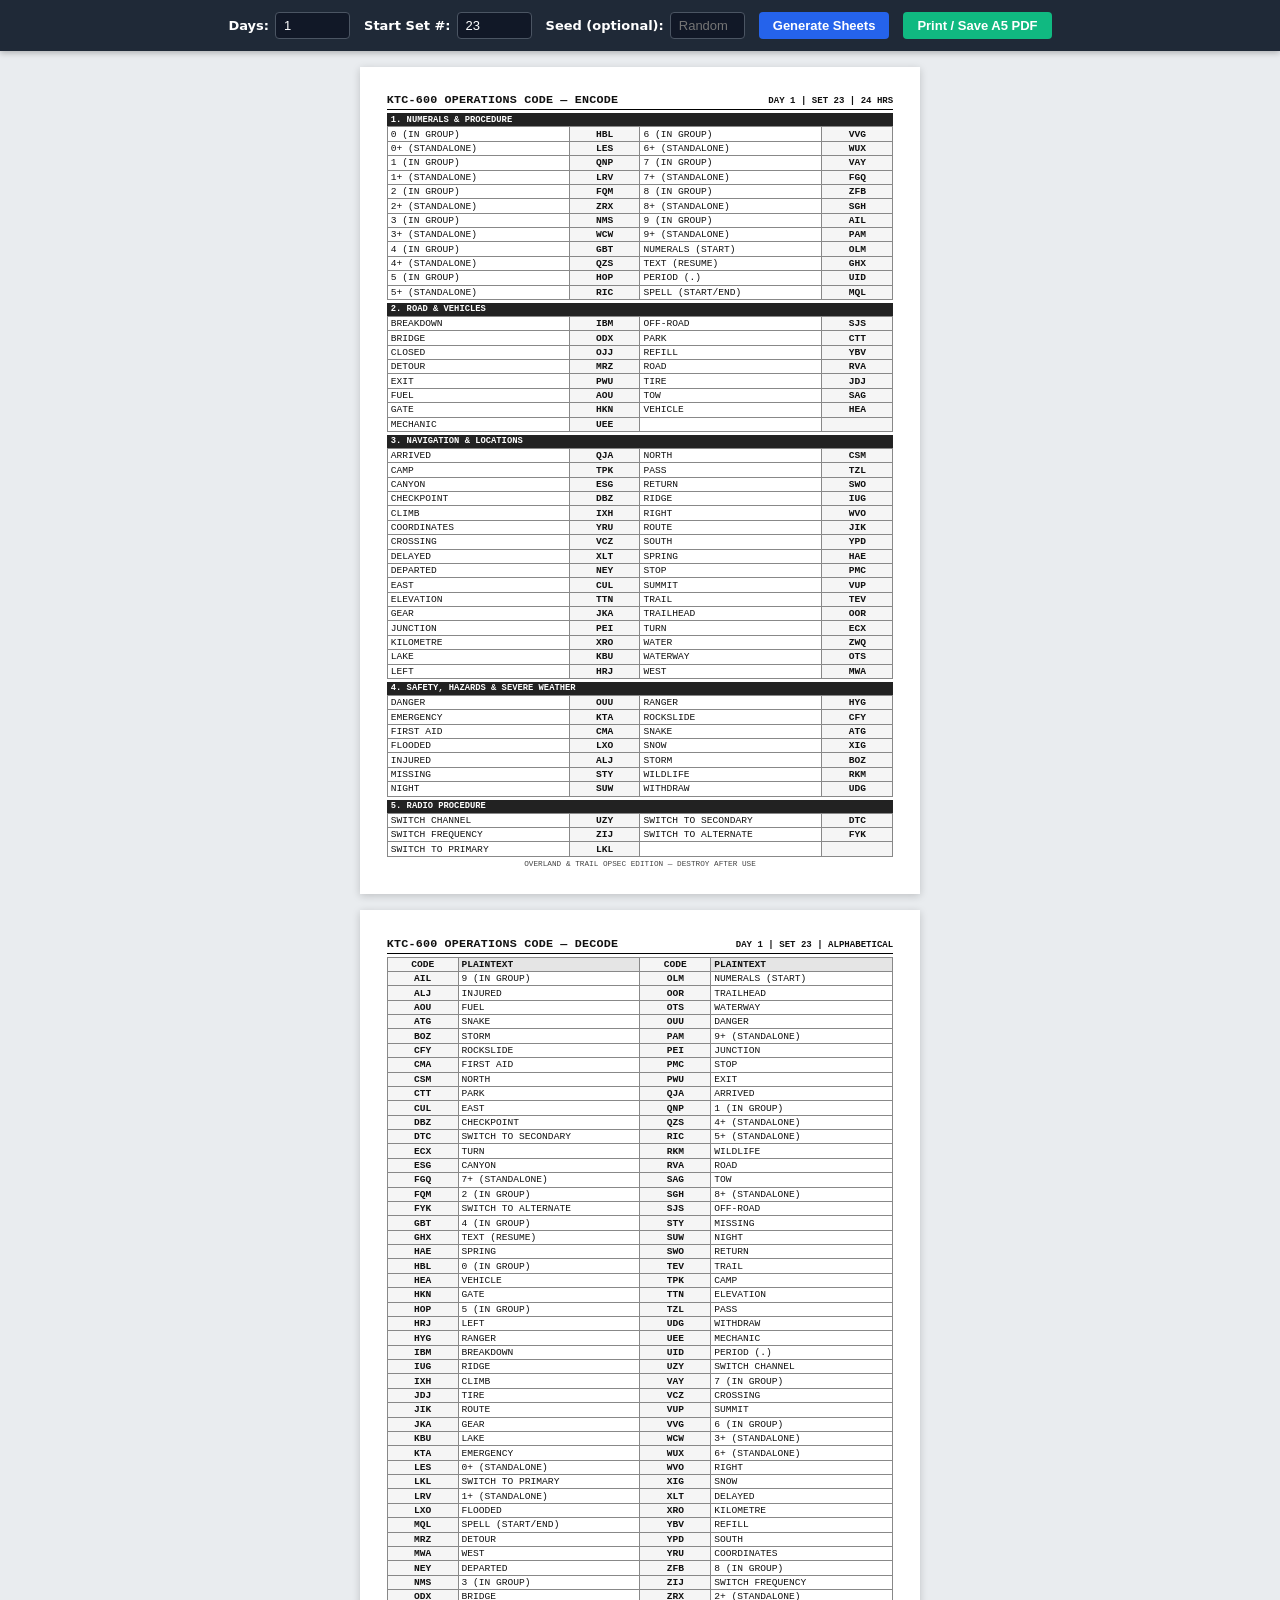
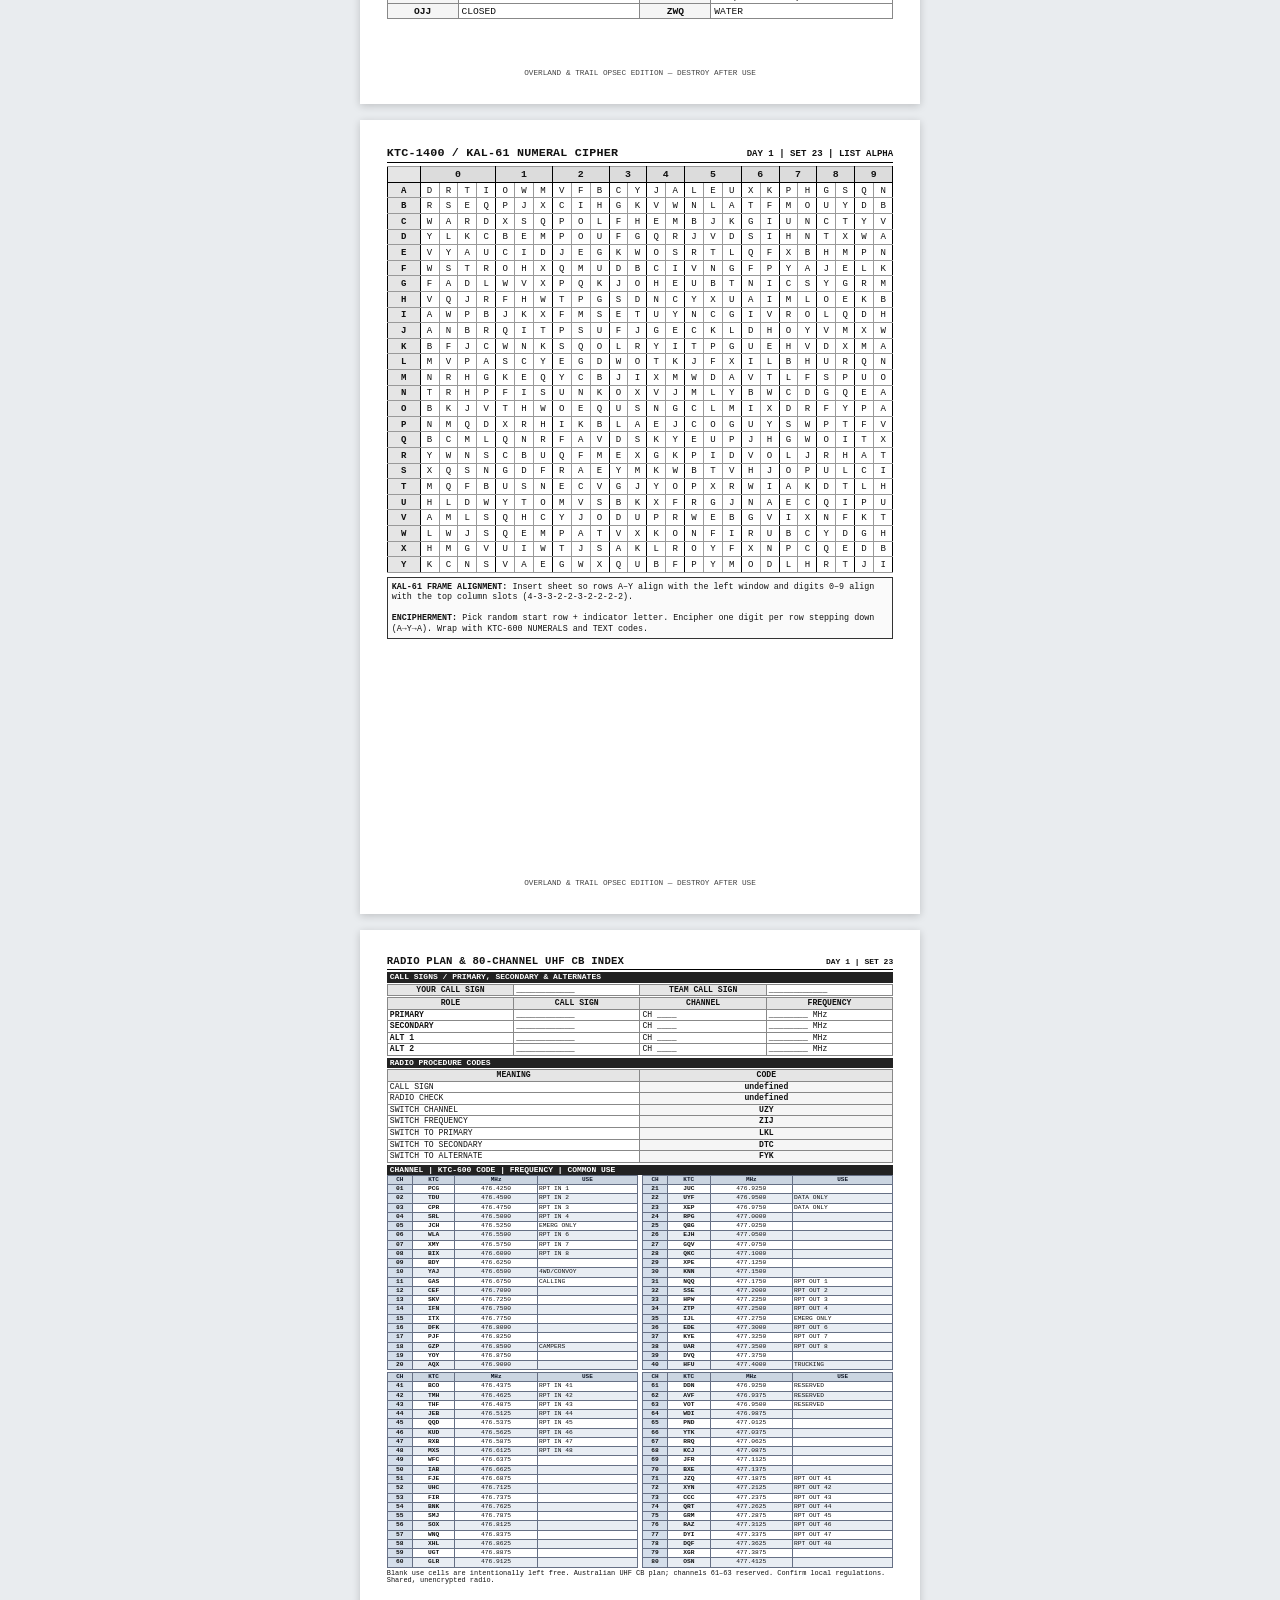
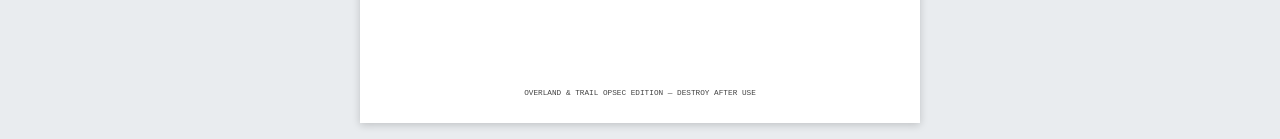
==== commit c31d9ed7: "Remove unnecessary radio vocab" ====
--- a/ktc-600.html
+++ b/ktc-600.html
@@ -85,7 +85,7 @@
   "2. ROAD & VEHICLES": ["BREAKDOWN", "BRIDGE", "CLOSED", "DETOUR", "EXIT", "FUEL", "GATE", "MECHANIC", "OFF-ROAD", "PARK", "REFILL", "ROAD", "TIRE", "TOW", "VEHICLE"],
   "3. NAVIGATION & LOCATIONS": ["ARRIVED", "CAMP", "CANYON", "CHECKPOINT", "CLIMB", "COORDINATES", "CROSSING", "DELAYED", "DEPARTED", "EAST", "ELEVATION", "GEAR", "JUNCTION", "KILOMETRE", "LAKE", "LEFT", "NORTH", "PASS", "RETURN", "RIDGE", "RIGHT", "ROUTE", "SOUTH", "SPRING", "STOP", "SUMMIT", "TRAIL", "TRAILHEAD", "TURN", "WATER", "WATERWAY", "WEST"],
   "4. SAFETY, HAZARDS & SEVERE WEATHER": ["DANGER", "EMERGENCY", "FIRST AID", "FLOODED", "INJURED", "MISSING", "NIGHT", "RANGER", "ROCKSLIDE", "SNAKE", "SNOW", "STORM", "WILDLIFE", "WITHDRAW"],
-  "5. RADIO PROCEDURE": ["CALL SIGN", "RADIO CHECK", "SWITCH CHANNEL", "SWITCH FREQUENCY", "SWITCH TO PRIMARY", "SWITCH TO SECONDARY", "SWITCH TO ALTERNATE"]
+  "5. RADIO PROCEDURE": ["SWITCH CHANNEL", "SWITCH FREQUENCY", "SWITCH TO PRIMARY", "SWITCH TO SECONDARY", "SWITCH TO ALTERNATE"]
 };
 const CHANNEL_FREQUENCIES_MHZ = [
   476.4250,476.4500,476.4750,476.5000,476.5250,476.5500,476.5750,476.6000,476.6250,476.6500,476.6750,476.7000,476.7250,476.7500,476.7750,476.8000,476.8250,476.8500,476.8750,476.9000,476.9250,476.9500,476.9750,477.0000,477.0250,477.0500,477.0750,477.1000,477.1250,477.1500,477.1750,477.2000,477.2250,477.2500,477.2750,477.3000,477.3250,477.3500,477.3750,477.4000,
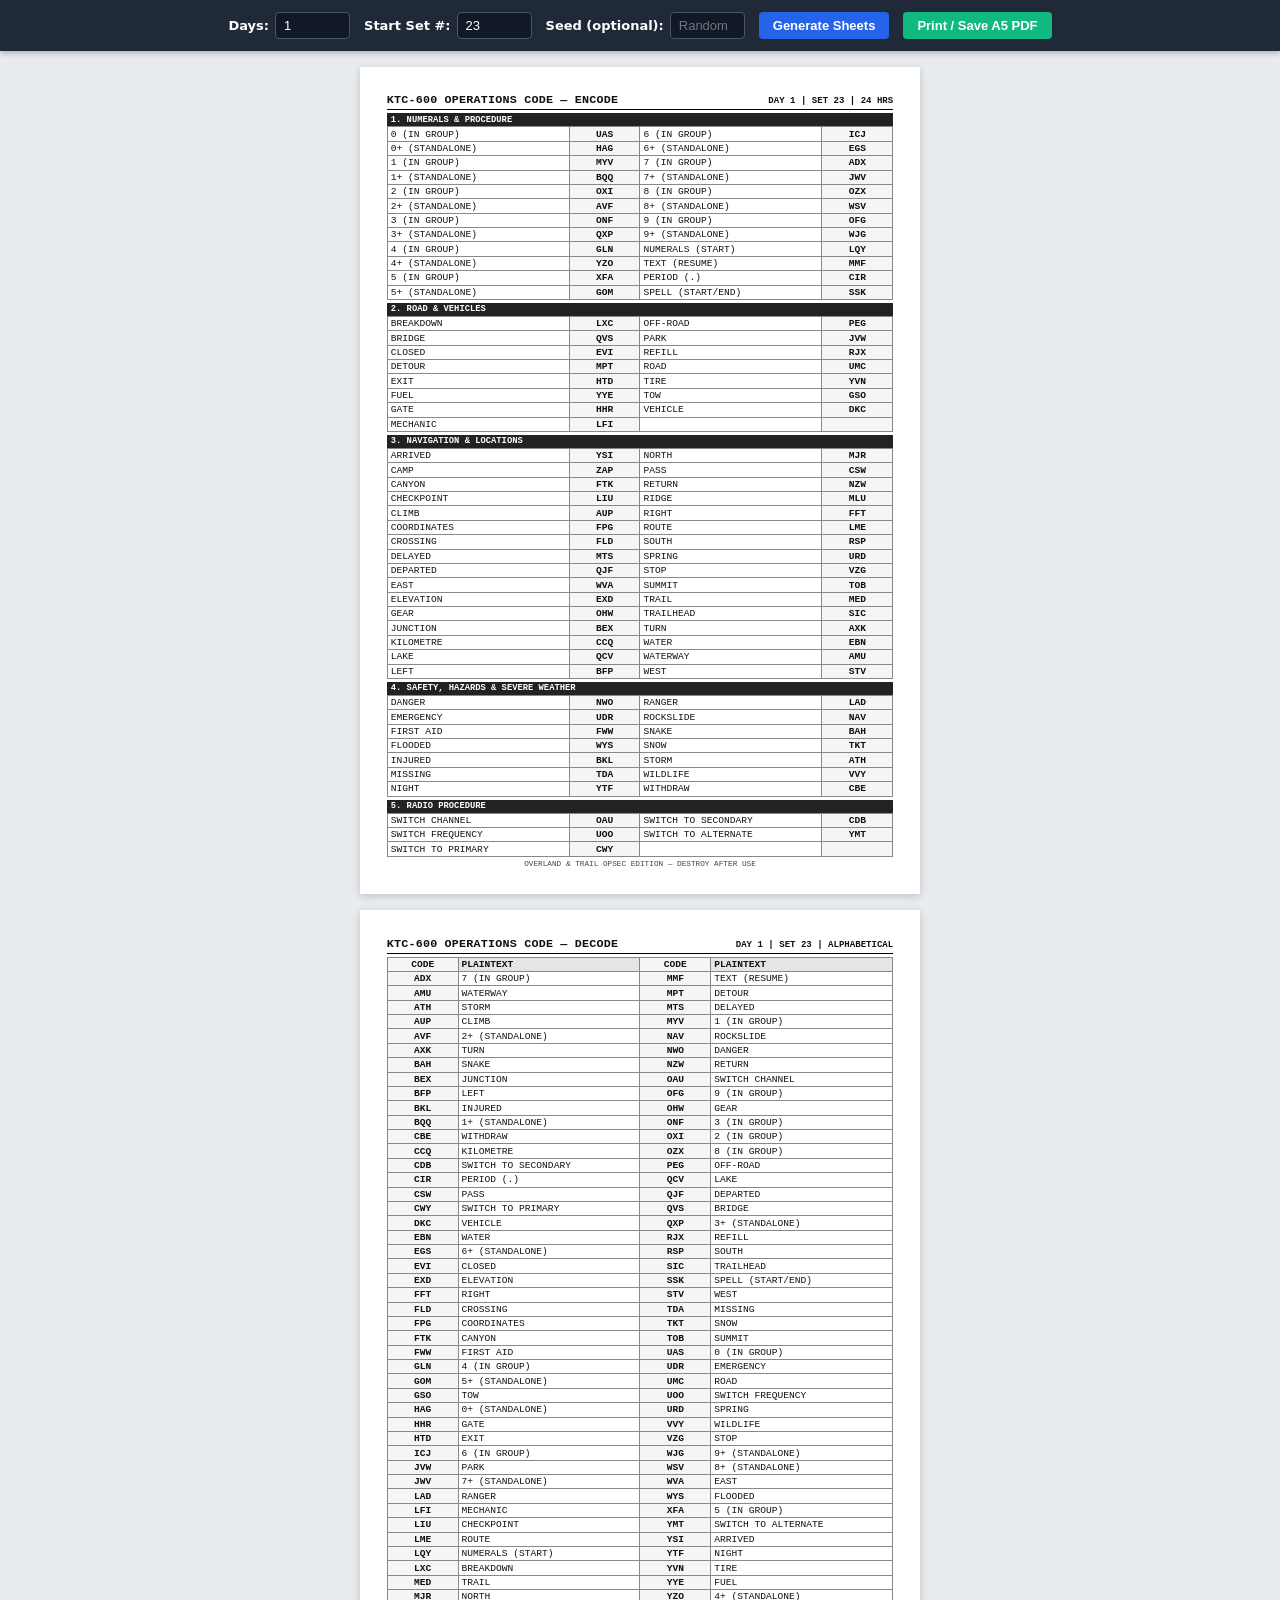
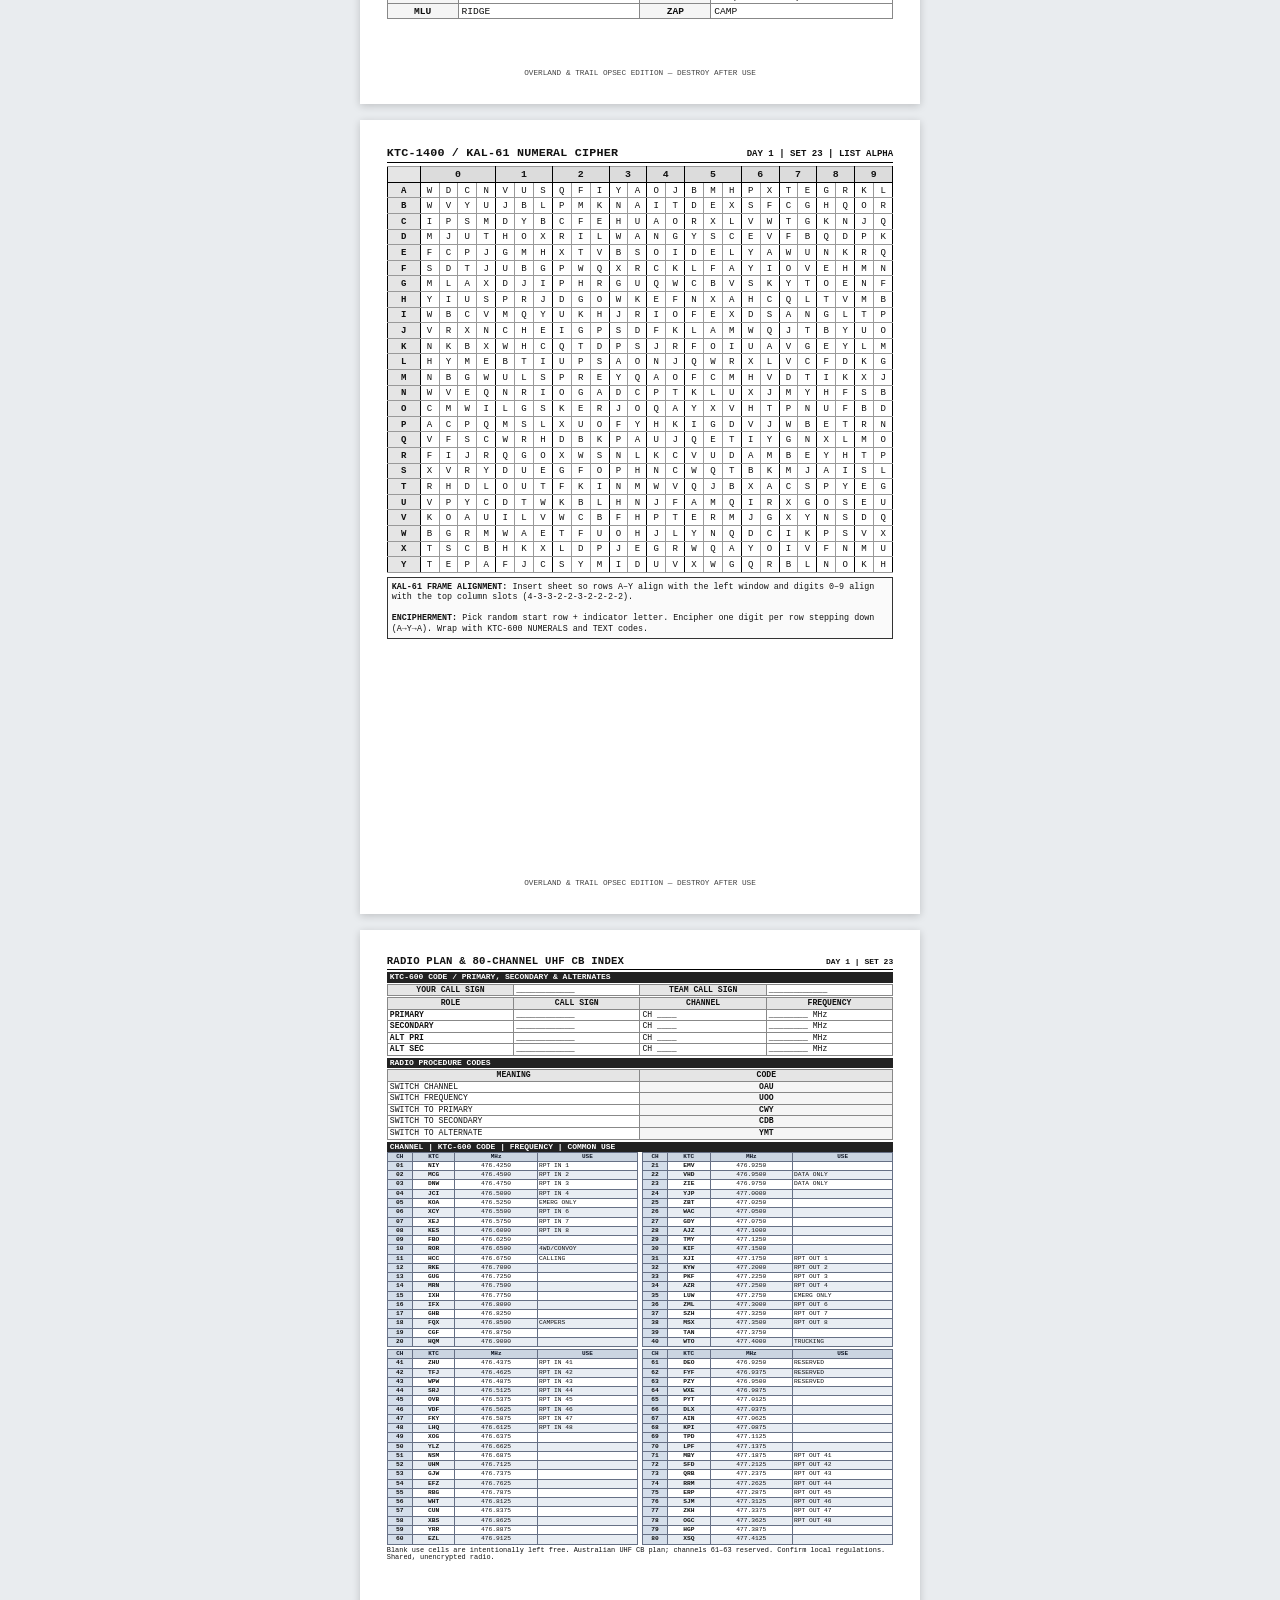
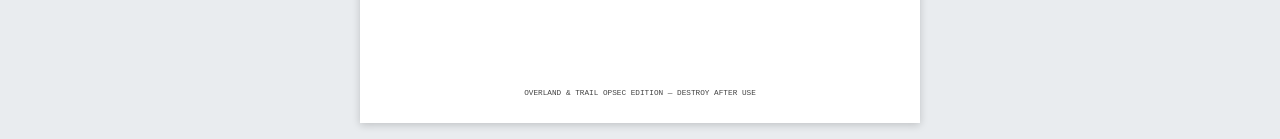
==== commit ad93c800: "Update radio assignments and headers" ====
--- a/ktc-600.html
+++ b/ktc-600.html
@@ -131,9 +131,9 @@
 function generateKAL61Rows(rng) { return ALPHABET_25.map(rowLabel => ({ rowLabel, letters: shuffle([...ALPHABET_25], rng) })); }
 
 function buildRadioPage(dayNum, setNum, mapping, channelCodes) {
-  const assignments = ["PRIMARY", "SECONDARY", "ALT 1", "ALT 2"];
+  const assignments = ["PRIMARY", "SECONDARY", "ALT PRI", "ALT SEC"];
   const assignmentRows = assignments.map(role => `<tr><td>${role}</td><td>____________</td><td>CH ____</td><td>________ MHz</td></tr>`).join("");
-  const switchRows = ["CALL SIGN", "RADIO CHECK", "SWITCH CHANNEL", "SWITCH FREQUENCY", "SWITCH TO PRIMARY", "SWITCH TO SECONDARY", "SWITCH TO ALTERNATE"]
+  const switchRows = ["SWITCH CHANNEL", "SWITCH FREQUENCY", "SWITCH TO PRIMARY", "SWITCH TO SECONDARY", "SWITCH TO ALTERNATE"]
     .map(phrase => `<tr><td>${phrase}</td><td class="c">${mapping[phrase]}</td></tr>`).join("");
   const panels = [];
   for (let start = 1; start <= 80; start += 20) {
@@ -146,7 +146,7 @@
   }
   return `<div class="page radio-section"><div>` +
     `<div class="header"><div class="title">RADIO PLAN &amp; 80-CHANNEL UHF CB INDEX</div><div class="meta">DAY ${dayNum} | SET ${setNum}</div></div>` +
-    `<div class="cat-header">CALL SIGNS / PRIMARY, SECONDARY &amp; ALTERNATES</div>` +
+    `<div class="cat-header">KTC-600 CODE / PRIMARY, SECONDARY &amp; ALTERNATES</div>` +
     `<table><tbody><tr><th>YOUR CALL SIGN</th><td>____________</td><th>TEAM CALL SIGN</th><td>____________</td></tr></tbody></table>` +
     `<table class="radio-assignments"><thead><tr><th>ROLE</th><th>CALL SIGN</th><th>CHANNEL</th><th>FREQUENCY</th></tr></thead><tbody>${assignmentRows}</tbody></table>` +
     `<div class="cat-header">RADIO PROCEDURE CODES</div><table><thead><tr><th>MEANING</th><th>CODE</th></tr></thead><tbody>${switchRows}</tbody></table>` +
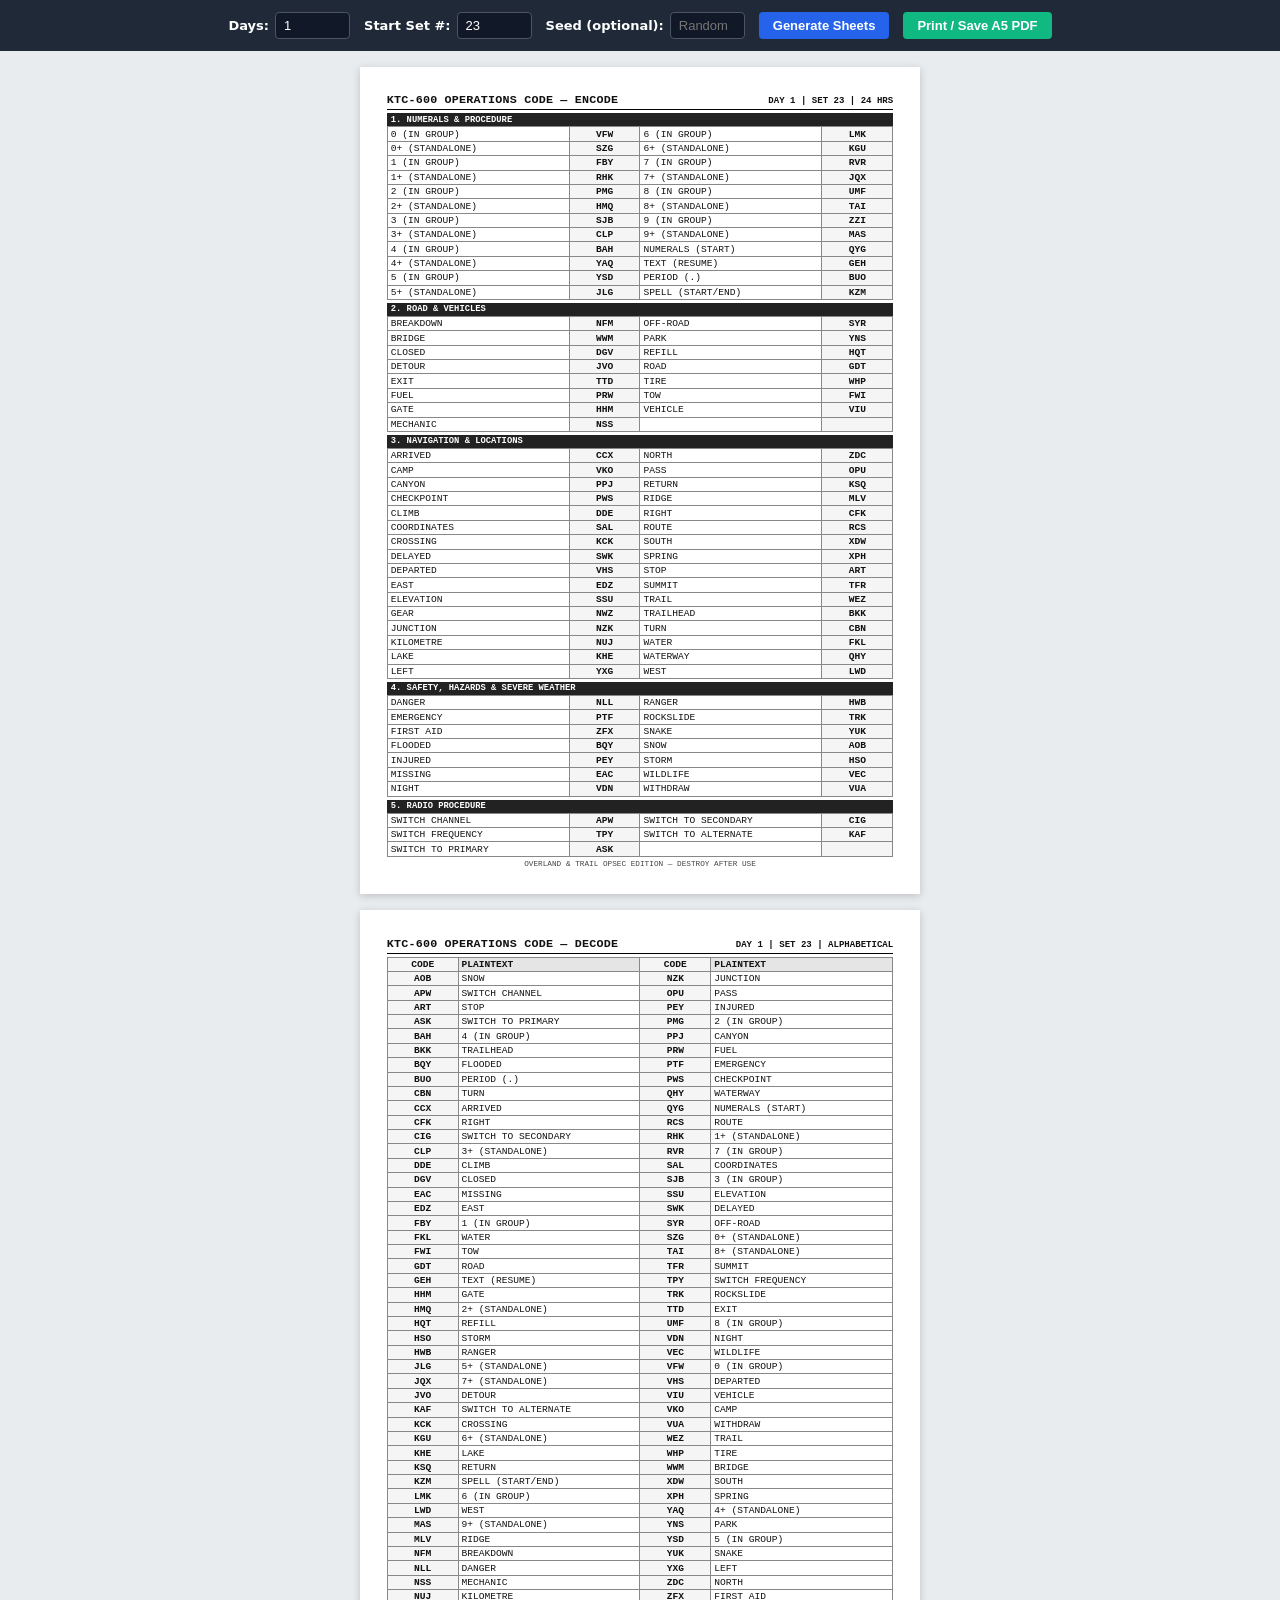
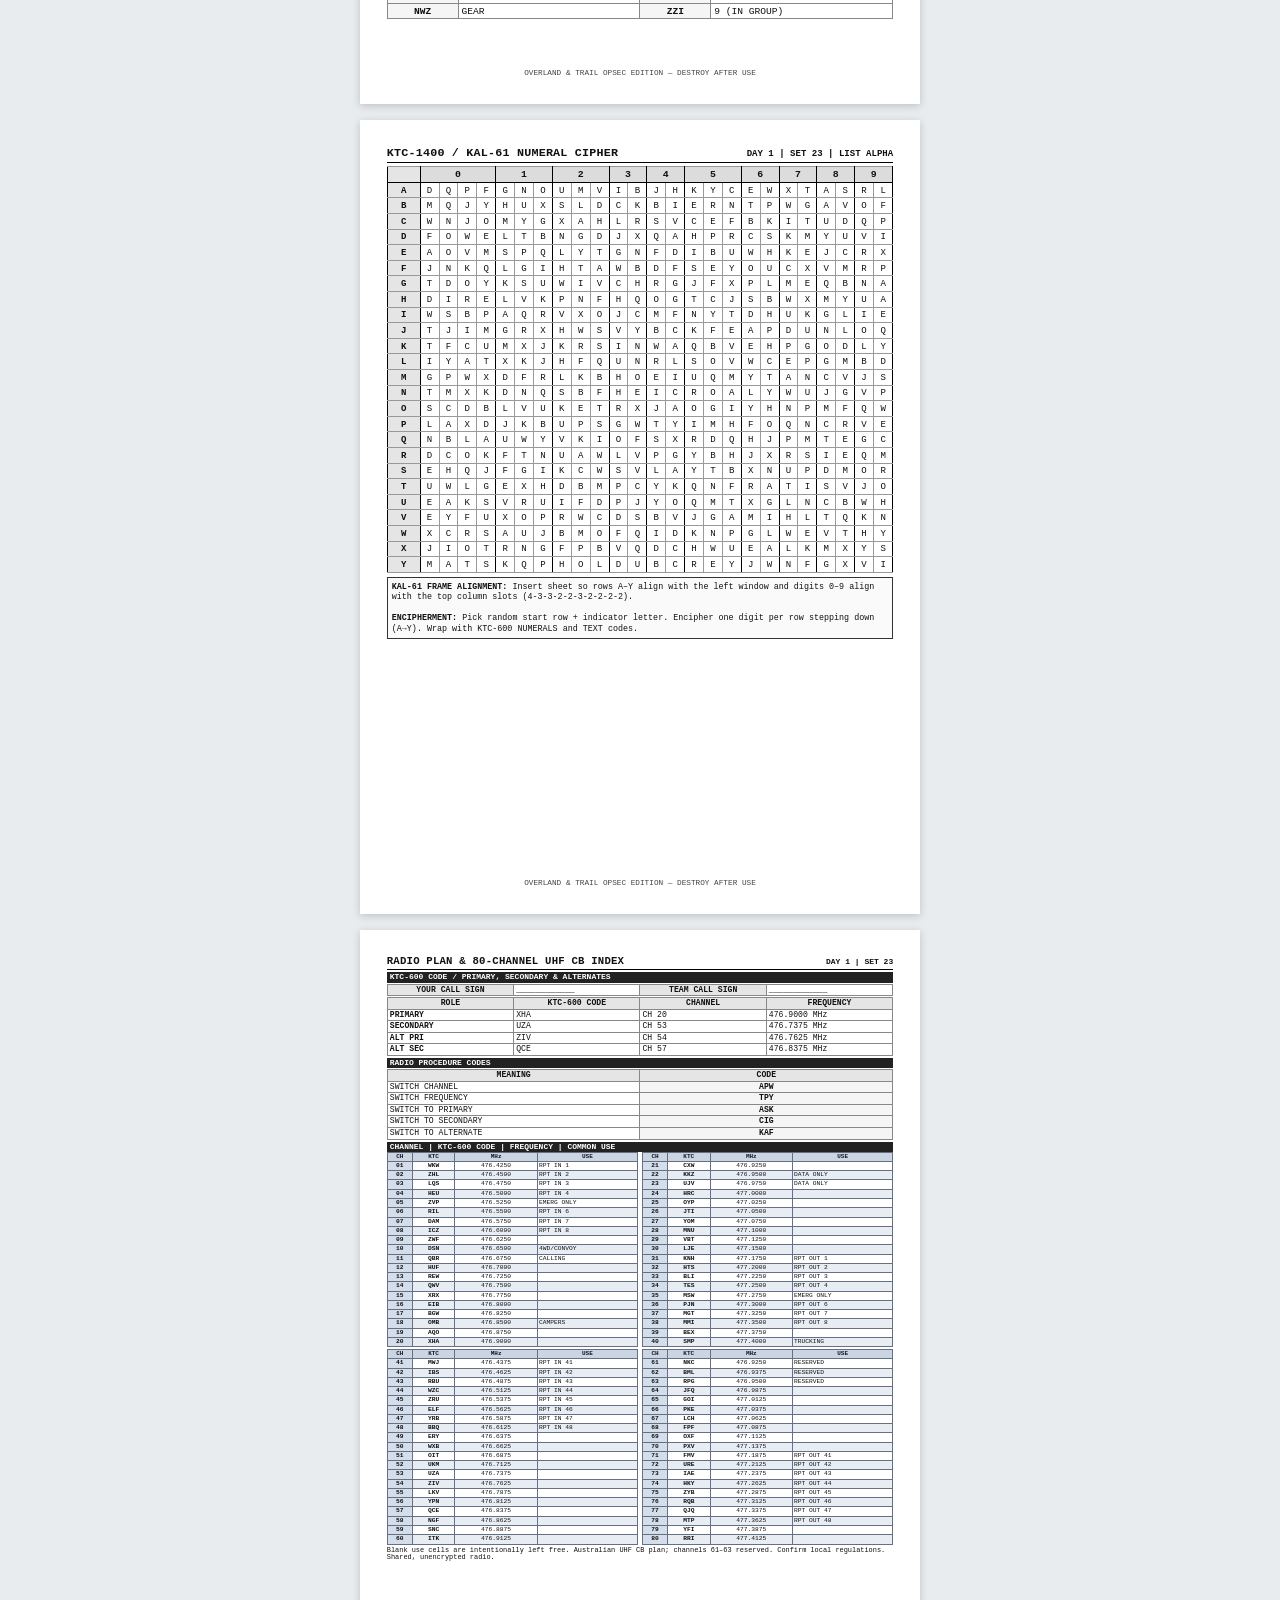
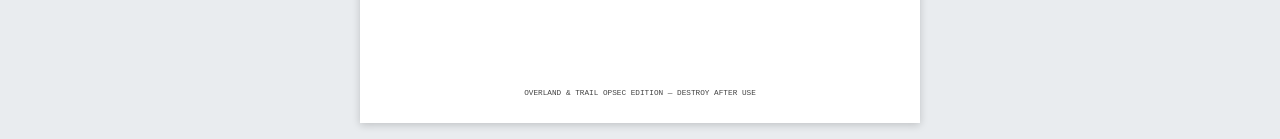
==== commit a620eeb3: "Update radio assignments with randomized CB channels and KTC codes" ====
--- a/ktc-600.html
+++ b/ktc-600.html
@@ -8,7 +8,7 @@
   @page { size: A5 portrait; margin: 7mm; }
   * { box-sizing: border-box; margin: 0; padding: 0; }
   body { font-family: "Courier New", Courier, monospace; background: #e9ecef; color: #111; font-size: 7.2pt; -webkit-text-size-adjust: 100%; }
-  .controls { background: #1f2937; color: #fff; padding: 12px 20px; display: flex; flex-wrap: wrap; gap: 14px; align-items: center; justify-content: center; font: 13px system-ui, -apple-system, sans-serif; position: sticky; top: 0; z-index: 100; box-shadow: 0 2px 6px rgba(0,0,0,.25); }
+  .controls { background: #1f2937; color: #fff; padding: 12px 20px; display: flex; flex-wrap: wrap; gap: 14px; align-items: center; justify-content: center; font: 13px system-ui, -apple-system, sans-serif; position: sticky; top: 0; z-index: 100; }
   .controls label { display: flex; align-items: center; gap: 6px; font-weight: 600; }
   .controls input { width: 75px; padding: 5px 8px; border-radius: 4px; border: 1px solid #4b5563; background: #111827; color: #fff; font-size: 13px; }
   .controls button { padding: 6px 14px; border: 0; border-radius: 4px; font-weight: 600; cursor: pointer; font-size: 13px; }
@@ -130,9 +130,15 @@
 const ALPHABET_25 = "ABCDEFGHIJKLMNOPQRSTUVWXY".split("");
 function generateKAL61Rows(rng) { return ALPHABET_25.map(rowLabel => ({ rowLabel, letters: shuffle([...ALPHABET_25], rng) })); }
 
-function buildRadioPage(dayNum, setNum, mapping, channelCodes) {
+function buildRadioPage(dayNum, setNum, mapping, channelCodes, rng) {
   const assignments = ["PRIMARY", "SECONDARY", "ALT PRI", "ALT SEC"];
-  const assignmentRows = assignments.map(role => `<tr><td>${role}</td><td>____________</td><td>CH ____</td><td>________ MHz</td></tr>`).join("");
+  // Choose four distinct channels with no designated common use, using the sheet's seeded RNG.
+  const availableChannels = shuffle(Array.from({ length: 80 }, (_, i) => i + 1).filter(ch => !channelCommonUse(ch)), rng);
+  const assignmentRows = assignments.map((role, i) => {
+    const ch = availableChannels[i];
+    const frequency = CHANNEL_FREQUENCIES_MHZ[ch - 1].toFixed(4);
+    return `<tr><td>${role}</td><td>${channelCodes[ch - 1]}</td><td>CH ${String(ch).padStart(2, "0")}</td><td>${frequency} MHz</td></tr>`;
+  }).join("");
   const switchRows = ["SWITCH CHANNEL", "SWITCH FREQUENCY", "SWITCH TO PRIMARY", "SWITCH TO SECONDARY", "SWITCH TO ALTERNATE"]
     .map(phrase => `<tr><td>${phrase}</td><td class="c">${mapping[phrase]}</td></tr>`).join("");
   const panels = [];
@@ -148,7 +154,7 @@
     `<div class="header"><div class="title">RADIO PLAN &amp; 80-CHANNEL UHF CB INDEX</div><div class="meta">DAY ${dayNum} | SET ${setNum}</div></div>` +
     `<div class="cat-header">KTC-600 CODE / PRIMARY, SECONDARY &amp; ALTERNATES</div>` +
     `<table><tbody><tr><th>YOUR CALL SIGN</th><td>____________</td><th>TEAM CALL SIGN</th><td>____________</td></tr></tbody></table>` +
-    `<table class="radio-assignments"><thead><tr><th>ROLE</th><th>CALL SIGN</th><th>CHANNEL</th><th>FREQUENCY</th></tr></thead><tbody>${assignmentRows}</tbody></table>` +
+    `<table class="radio-assignments"><thead><tr><th>ROLE</th><th>KTC-600 CODE</th><th>CHANNEL</th><th>FREQUENCY</th></tr></thead><tbody>${assignmentRows}</tbody></table>` +
     `<div class="cat-header">RADIO PROCEDURE CODES</div><table><thead><tr><th>MEANING</th><th>CODE</th></tr></thead><tbody>${switchRows}</tbody></table>` +
     `<div class="cat-header">CHANNEL | KTC-600 CODE | FREQUENCY | COMMON USE</div>` +
     `<div class="channel-index-grid">${panels.join("")}</div>` +
@@ -186,8 +192,8 @@
     const cells = letters.map((ch,index) => `<td class="${[starts.has(index) ? "grp-start" : "", ends.has(index) ? "grp-end" : ""].filter(Boolean).join(" ")}">${ch}</td>`).join("");
     return `<tr><td class="row-lbl">${rowLabel}</td>${cells}</tr>`;
   }).join("");
-  const page3 = `<div class="page"><div><div class="header"><div class="title">KTC-1400 / KAL-61 NUMERAL CIPHER</div><div class="meta">DAY ${dayNum} | SET ${setNum} | LIST ALPHA</div></div><table class="kal-table"><thead><tr><th class="row-lbl"></th>${headerSpans}</tr></thead><tbody>${kalBodyHTML}</tbody></table><div class="notes"><strong>KAL-61 FRAME ALIGNMENT:</strong> Insert sheet so rows A–Y align with the left window and digits 0–9 align with the top column slots (4-3-3-2-2-3-2-2-2-2).<br><br><strong>ENCIPHERMENT:</strong> Pick random start row + indicator letter. Encipher one digit per row stepping down (A→Y→A). Wrap with KTC-600 NUMERALS and TEXT codes.</div></div><div class="footer">OVERLAND &amp; TRAIL OPSEC EDITION — DESTROY AFTER USE</div></div>`;
-  return page1 + page2 + page3 + buildRadioPage(dayNum, setNum, mapping, channelCodes);
+  const page3 = `<div class="page"><div><div class="header"><div class="title">KTC-1400 / KAL-61 NUMERAL CIPHER</div><div class="meta">DAY ${dayNum} | SET ${setNum} | LIST ALPHA</div></div><table class="kal-table"><thead><tr><th class="row-lbl"></th>${headerSpans}</tr></thead><tbody>${kalBodyHTML}</tbody></table><div class="notes"><strong>KAL-61 FRAME ALIGNMENT:</strong> Insert sheet so rows A–Y align with the left window and digits 0–9 align with the top column slots (4-3-3-2-2-3-2-2-2-2).<br><br><strong>ENCIPHERMENT:</strong> Pick random start row + indicator letter. Encipher one digit per row stepping down (A→Y). Wrap with KTC-600 NUMERALS and TEXT codes.</div></div><div class="footer">OVERLAND &amp; TRAIL OPSEC EDITION — DESTROY AFTER USE</div></div>`;
+  return page1 + page2 + page3 + buildRadioPage(dayNum, setNum, mapping, channelCodes, rng);
 }
 function renderSheets() {
   const days = Math.max(1, Math.min(30, parseInt(document.getElementById("inp-days").value, 10) || 1));
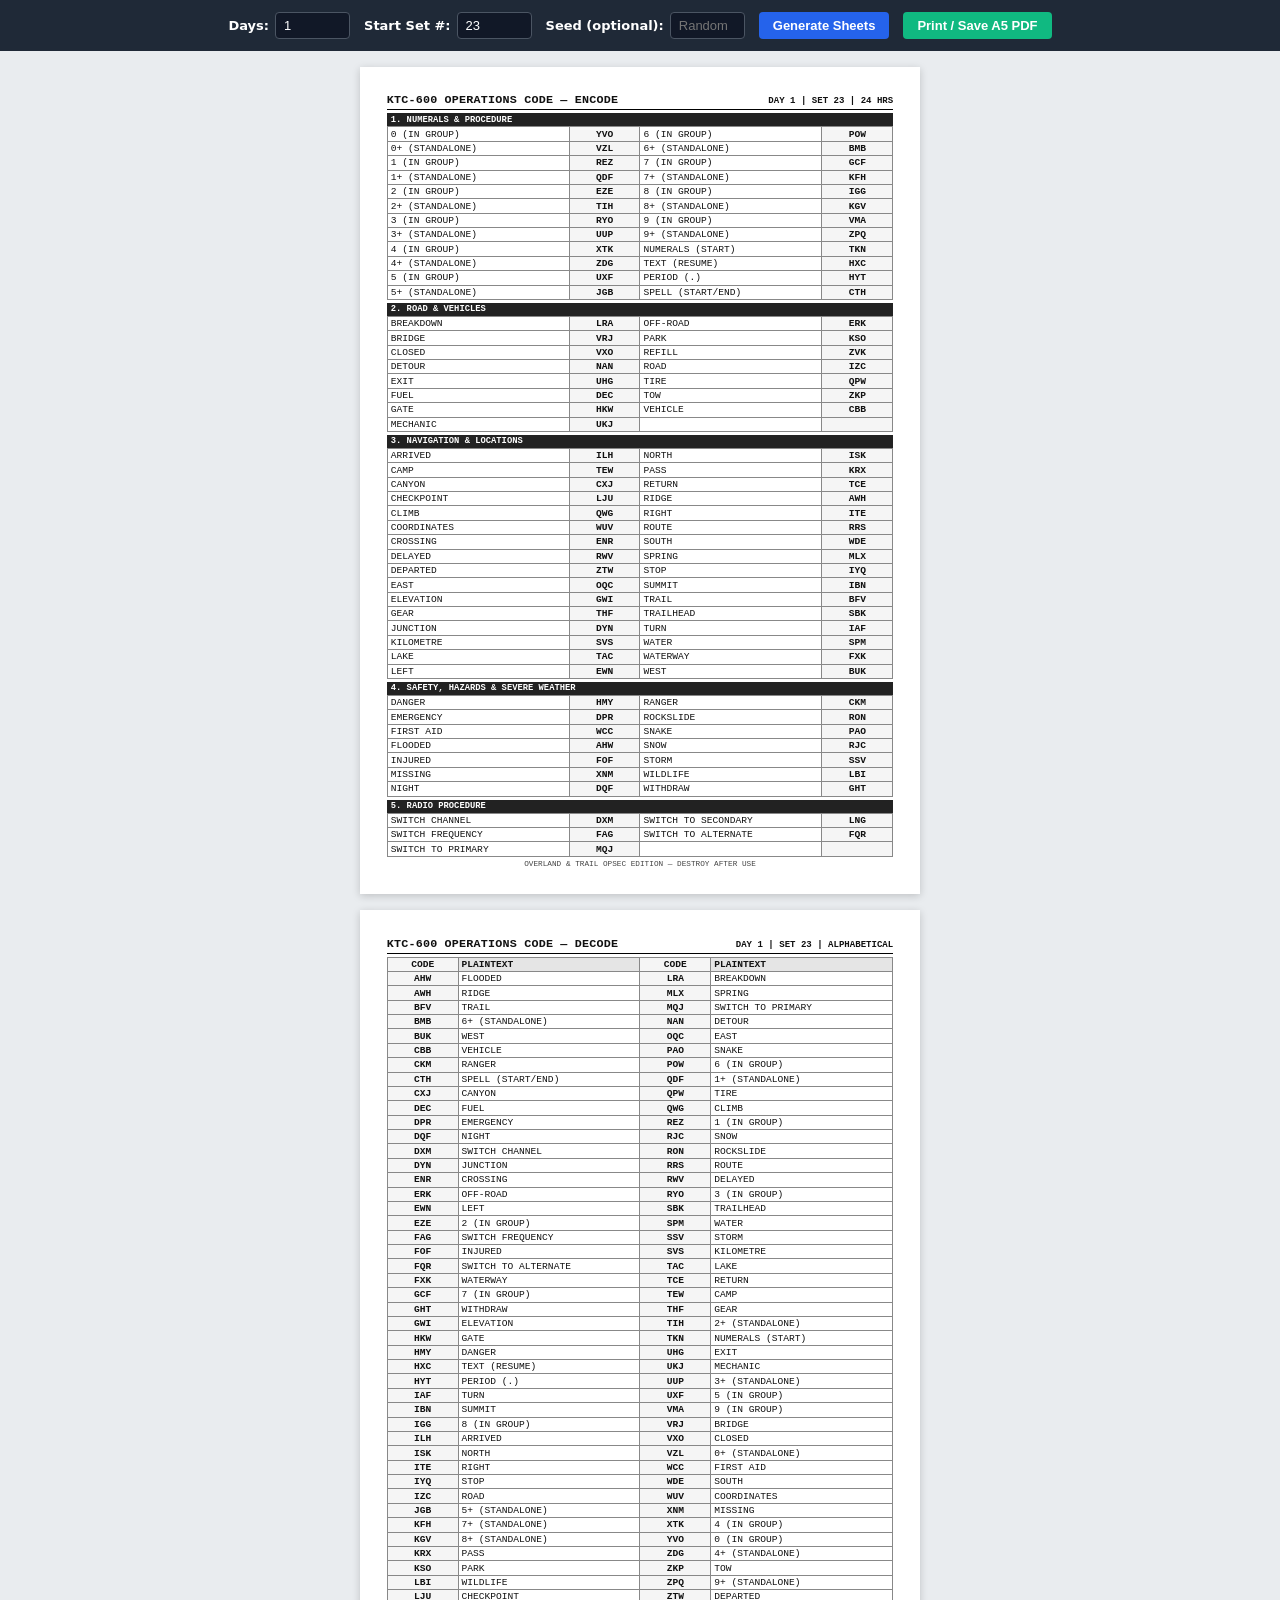
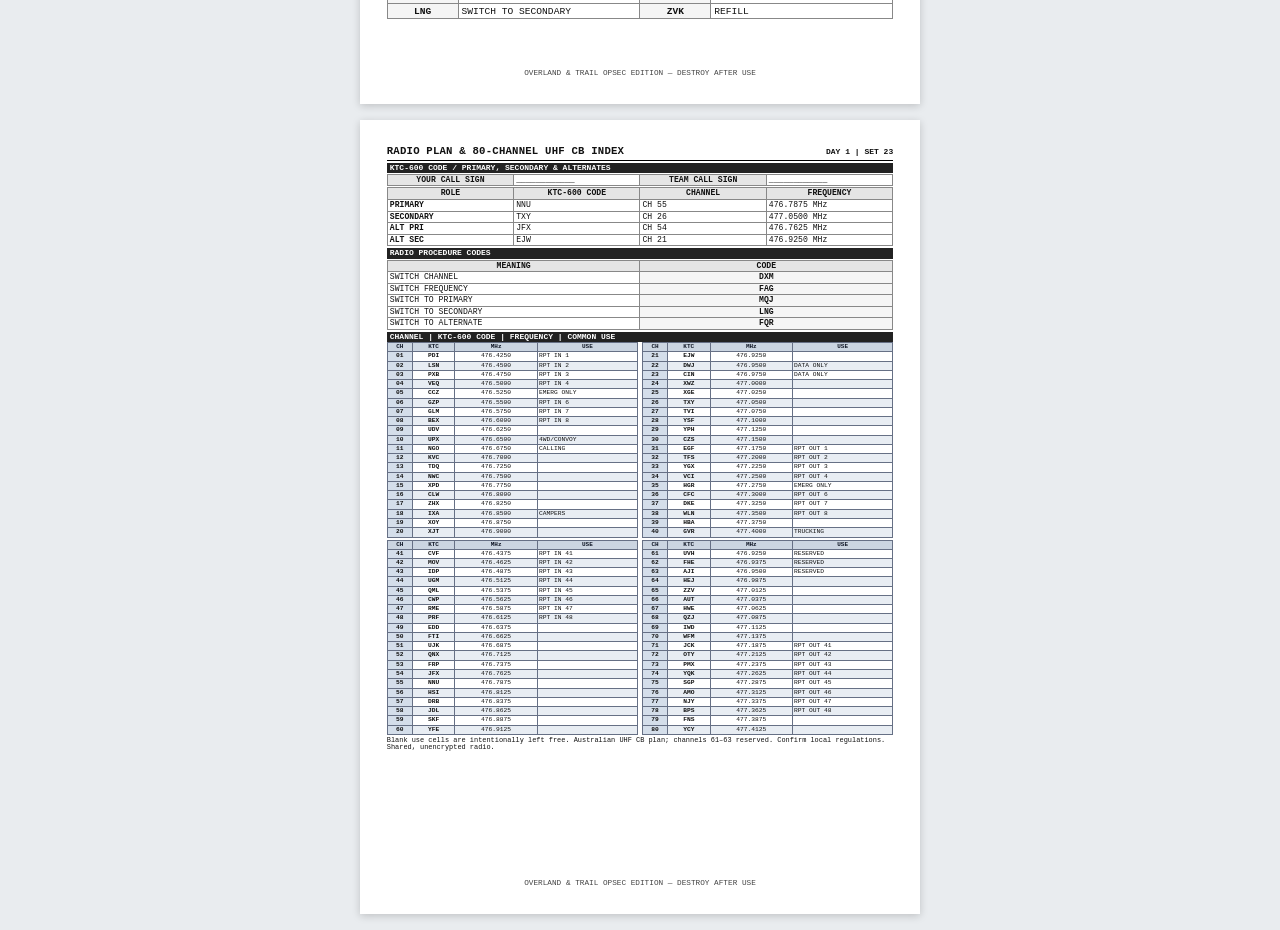
==== commit 17295d53: "Remove KAL-61 page from KTC-600 sheet" ====
--- a/ktc-600.html
+++ b/ktc-600.html
@@ -3,7 +3,7 @@
 <head>
 <meta charset="UTF-8">
 <meta name="viewport" content="width=device-width, initial-scale=1">
-<title>KTC-600 &amp; KAL-61 (KTC-1400) Multi-Day Pocket Sheet Generator</title>
+<title>KTC-600 Multi-Day Pocket Sheet Generator</title>
 <style>
   @page { size: A5 portrait; margin: 7mm; }
   * { box-sizing: border-box; margin: 0; padding: 0; }
@@ -23,12 +23,6 @@
   td, th { border: .5px solid #888; padding: 1.2px 3px; overflow: hidden; white-space: nowrap; }
   th { background: #e5e5e5; font-weight: bold; }
   td.w, th.w { width: 36%; text-align: left; } td.c, th.c { width: 14%; text-align: center; font-weight: bold; background: #f5f5f5; }
-  .kal-table { table-layout: fixed; border-collapse: collapse; margin-top: 2px; }
-  .kal-table th, .kal-table td { text-align: center; padding: 1.8px 0; font-size: 6.8pt; border: .4px solid #999; }
-  .kal-table th { background: #dcdcdc; font-size: 7.4pt; border-bottom: 1.2px solid #000; border-left: 1.2px solid #000; border-right: 1.2px solid #000; }
-  .kal-table .row-lbl { font-weight: bold; background: #e5e5e5; width: 6.5%; border-right: 1.2px solid #000; border-left: 1.2px solid #000; }
-  .kal-table td.grp-start { border-left: 1.2px solid #000; } .kal-table td.grp-end { border-right: 1.2px solid #000; }
-  .notes { margin-top: 4px; border: .75px solid #333; padding: 4px; font-size: 6.3pt; line-height: 1.25; background: #fafafa; }
   .footer { margin-top: 3px; text-align: center; font-size: 5.8pt; color: #444; }
   .radio-section { width: min(100%, 148mm); min-width: 0; font-size: 6.1pt; line-height: 1.05; }
   .radio-section .header { margin-bottom: 2px; } .radio-section .title { font-size: 8pt; } .radio-section .meta { font-size: 6pt; }
@@ -55,8 +49,6 @@
     .page { width: 100%; min-height: 0; padding: 12px; } .header { align-items: flex-start; flex-wrap: wrap; }
     .title { font-size: .95rem; } .meta { font-size: .75rem; text-align: left; } .cat-header { font-size: .8rem; }
     td, th { padding: 3px 4px; white-space: normal; overflow-wrap: anywhere; }
-    .kal-table th, .kal-table td { padding: 3px 0; font-size: clamp(8px, 2.2vw, 11px); }
-    .notes { font-size: .75rem; }
     .radio-section { width: 100%; overflow-x: auto; }
     .radio-section .channel-index-grid { min-width: 0; width: 100%; }
     .radio-section .channel-index th, .radio-section .channel-index td { white-space: nowrap; padding: 1px; }
@@ -126,9 +118,6 @@
   }
   throw new Error("Unable to generate enough trigraphs.");
 }
-const KAL61_SLOT_WIDTHS = [4,3,3,2,2,3,2,2,2,2];
-const ALPHABET_25 = "ABCDEFGHIJKLMNOPQRSTUVWXY".split("");
-function generateKAL61Rows(rng) { return ALPHABET_25.map(rowLabel => ({ rowLabel, letters: shuffle([...ALPHABET_25], rng) })); }
 
 function buildRadioPage(dayNum, setNum, mapping, channelCodes, rng) {
   const assignments = ["PRIMARY", "SECONDARY", "ALT PRI", "ALT SEC"];
@@ -185,15 +174,7 @@
     decodeRowsHTML += `<tr><td class="c">${first.code}</td><td class="w">${first.word}</td><td class="c">${second.code}</td><td class="w">${second.word}</td></tr>`;
   }
   const page2 = `<div class="page"><div><div class="header"><div class="title">KTC-600 OPERATIONS CODE — DECODE</div><div class="meta">DAY ${dayNum} | SET ${setNum} | ALPHABETICAL</div></div><table><thead><tr><th class="c">CODE</th><th class="w">PLAINTEXT</th><th class="c">CODE</th><th class="w">PLAINTEXT</th></tr></thead><tbody>${decodeRowsHTML}</tbody></table></div><div class="footer">OVERLAND &amp; TRAIL OPSEC EDITION — DESTROY AFTER USE</div></div>`;
-  const headerSpans = KAL61_SLOT_WIDTHS.map((span,digit) => `<th colspan="${span}">${digit}</th>`).join("");
-  const starts = new Set(), ends = new Set(); let cursor = 0;
-  for (const width of KAL61_SLOT_WIDTHS) { starts.add(cursor); ends.add(cursor + width - 1); cursor += width; }
-  const kalBodyHTML = generateKAL61Rows(rng).map(({rowLabel,letters}) => {
-    const cells = letters.map((ch,index) => `<td class="${[starts.has(index) ? "grp-start" : "", ends.has(index) ? "grp-end" : ""].filter(Boolean).join(" ")}">${ch}</td>`).join("");
-    return `<tr><td class="row-lbl">${rowLabel}</td>${cells}</tr>`;
-  }).join("");
-  const page3 = `<div class="page"><div><div class="header"><div class="title">KTC-1400 / KAL-61 NUMERAL CIPHER</div><div class="meta">DAY ${dayNum} | SET ${setNum} | LIST ALPHA</div></div><table class="kal-table"><thead><tr><th class="row-lbl"></th>${headerSpans}</tr></thead><tbody>${kalBodyHTML}</tbody></table><div class="notes"><strong>KAL-61 FRAME ALIGNMENT:</strong> Insert sheet so rows A–Y align with the left window and digits 0–9 align with the top column slots (4-3-3-2-2-3-2-2-2-2).<br><br><strong>ENCIPHERMENT:</strong> Pick random start row + indicator letter. Encipher one digit per row stepping down (A→Y). Wrap with KTC-600 NUMERALS and TEXT codes.</div></div><div class="footer">OVERLAND &amp; TRAIL OPSEC EDITION — DESTROY AFTER USE</div></div>`;
-  return page1 + page2 + page3 + buildRadioPage(dayNum, setNum, mapping, channelCodes, rng);
+  return page1 + page2 + buildRadioPage(dayNum, setNum, mapping, channelCodes, rng);
 }
 function renderSheets() {
   const days = Math.max(1, Math.min(30, parseInt(document.getElementById("inp-days").value, 10) || 1));
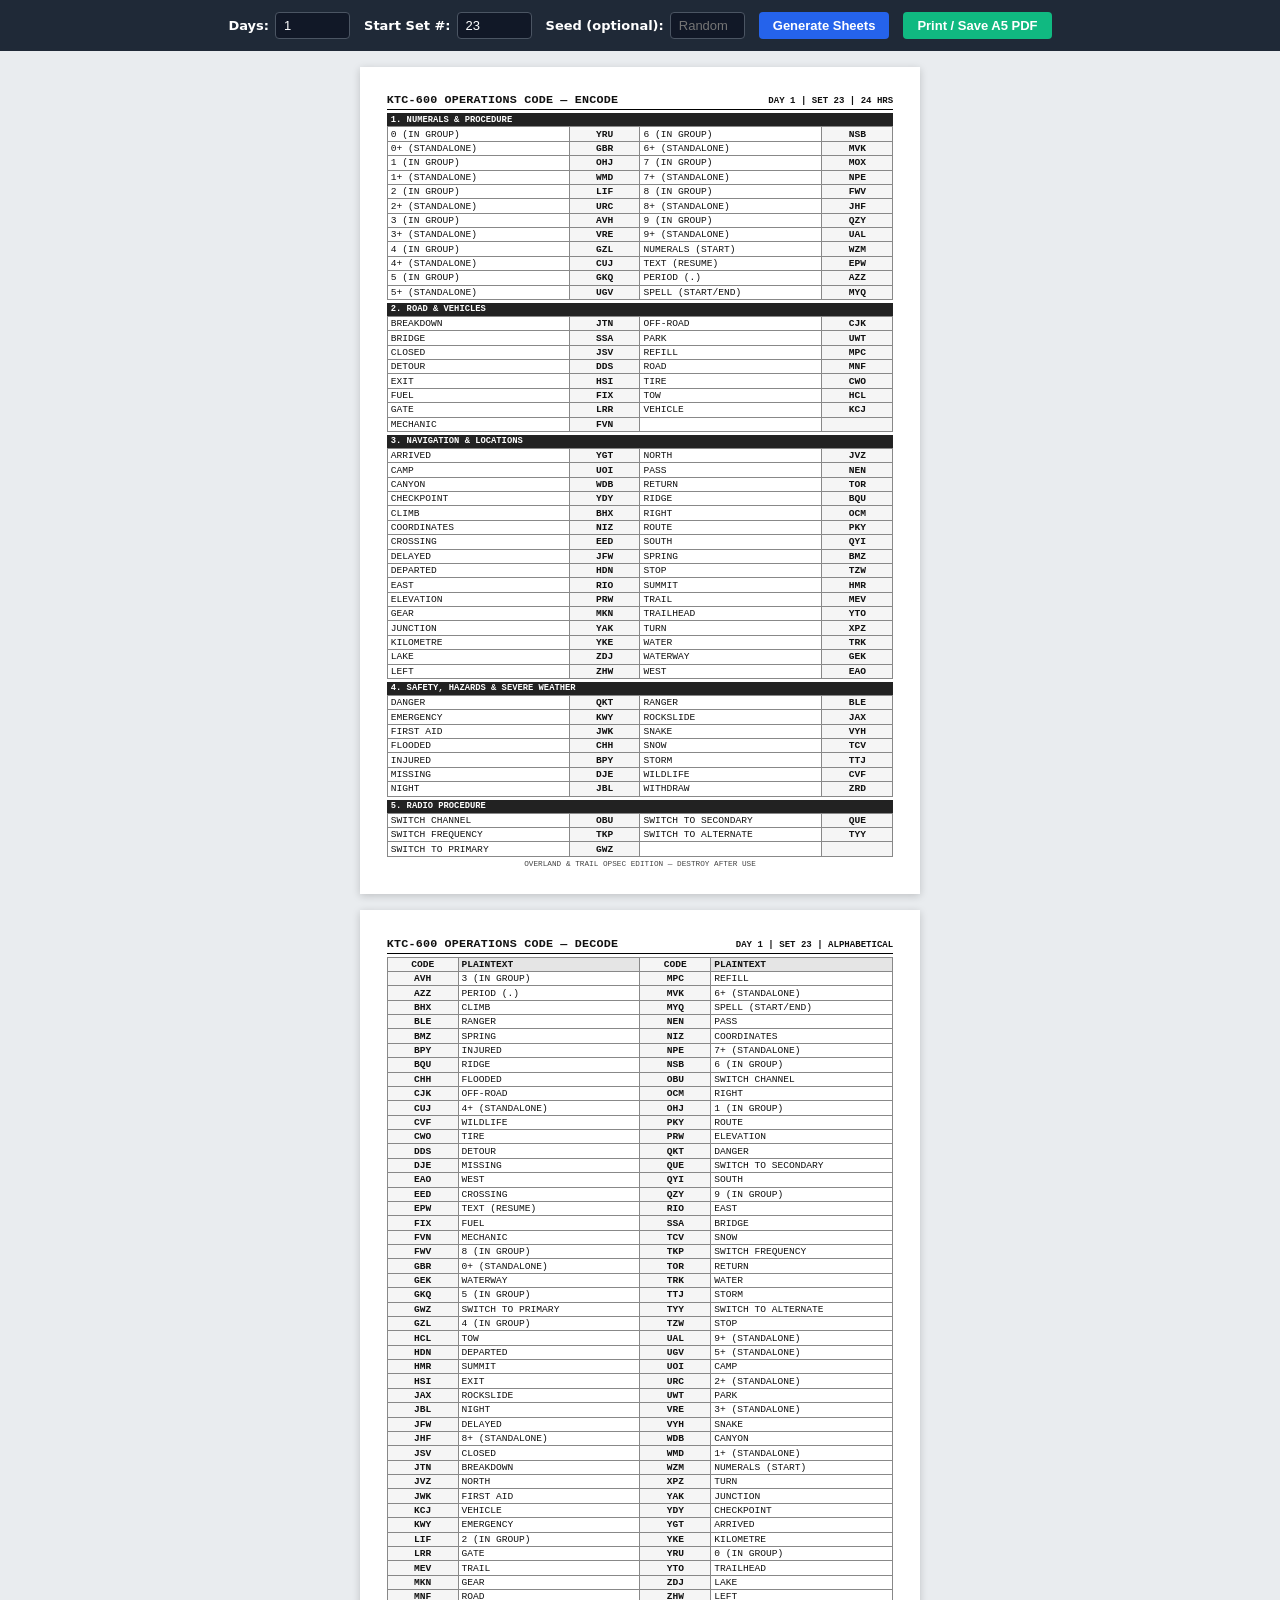
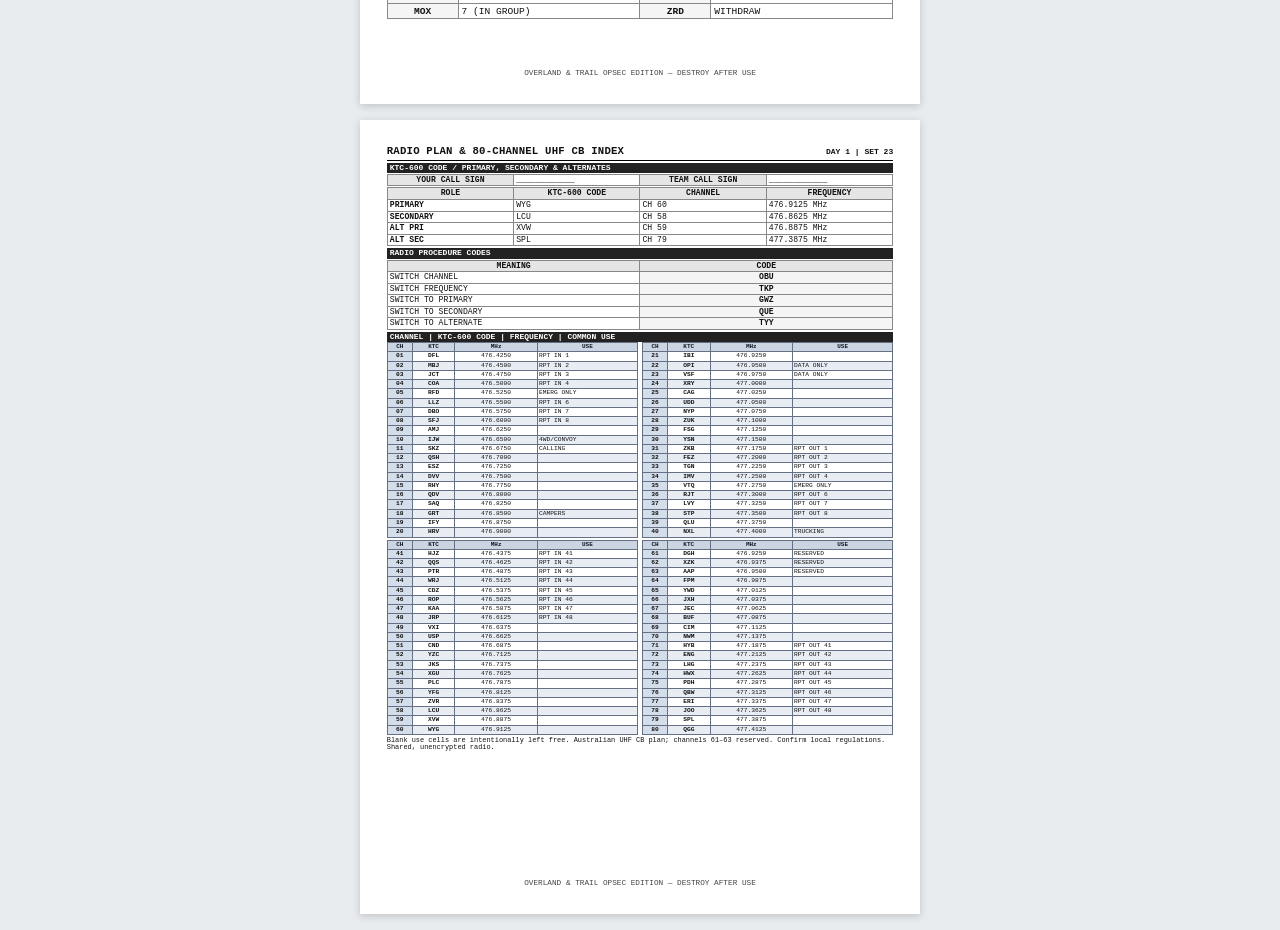
==== commit 82379967: "Reformat ktc-600.html for readable session output" ====
--- a/ktc-600.html
+++ b/ktc-600.html
@@ -1,189 +1,449 @@
 <!DOCTYPE html>
 <html lang="en">
 <head>
-<meta charset="UTF-8">
-<meta name="viewport" content="width=device-width, initial-scale=1">
-<title>KTC-600 Multi-Day Pocket Sheet Generator</title>
-<style>
-  @page { size: A5 portrait; margin: 7mm; }
-  * { box-sizing: border-box; margin: 0; padding: 0; }
-  body { font-family: "Courier New", Courier, monospace; background: #e9ecef; color: #111; font-size: 7.2pt; -webkit-text-size-adjust: 100%; }
-  .controls { background: #1f2937; color: #fff; padding: 12px 20px; display: flex; flex-wrap: wrap; gap: 14px; align-items: center; justify-content: center; font: 13px system-ui, -apple-system, sans-serif; position: sticky; top: 0; z-index: 100; }
-  .controls label { display: flex; align-items: center; gap: 6px; font-weight: 600; }
-  .controls input { width: 75px; padding: 5px 8px; border-radius: 4px; border: 1px solid #4b5563; background: #111827; color: #fff; font-size: 13px; }
-  .controls button { padding: 6px 14px; border: 0; border-radius: 4px; font-weight: 600; cursor: pointer; font-size: 13px; }
-  .btn-gen { background: #2563eb; color: #fff; } .btn-print { background: #10b981; color: #fff; }
-  #sheets-container { display: flex; flex-direction: column; align-items: center; padding: 16px 10px; gap: 16px; }
-  .page { width: min(100%, 148mm); min-height: 210mm; padding: 7mm; background: #fff; box-shadow: 0 2px 8px rgba(0,0,0,.18); page-break-after: always; break-after: page; display: flex; flex-direction: column; justify-content: space-between; }
-  .page:last-child { page-break-after: auto; break-after: auto; }
-  .header { border-bottom: 1.5px solid #000; padding-bottom: 2px; margin-bottom: 3px; display: flex; justify-content: space-between; align-items: baseline; gap: 4px; }
-  .title { font-weight: bold; font-size: 8.8pt; letter-spacing: .2px; } .meta { font-size: 6.8pt; font-weight: bold; text-align: right; }
-  .cat-header { background: #222; color: #fff; font-weight: bold; font-size: 6.6pt; padding: 1.5px 4px; margin-top: 3px; }
-  table { width: 100%; table-layout: fixed; border-collapse: collapse; }
-  td, th { border: .5px solid #888; padding: 1.2px 3px; overflow: hidden; white-space: nowrap; }
-  th { background: #e5e5e5; font-weight: bold; }
-  td.w, th.w { width: 36%; text-align: left; } td.c, th.c { width: 14%; text-align: center; font-weight: bold; background: #f5f5f5; }
-  .footer { margin-top: 3px; text-align: center; font-size: 5.8pt; color: #444; }
-  .radio-section { width: min(100%, 148mm); min-width: 0; font-size: 6.1pt; line-height: 1.05; }
-  .radio-section .header { margin-bottom: 2px; } .radio-section .title { font-size: 8pt; } .radio-section .meta { font-size: 6pt; }
-  .radio-section .cat-header { margin-top: 2px; padding: 1px 3px; font-size: 6pt; }
-  .radio-section table { margin-top: 1px; min-width: 0; }
-  .radio-section td, .radio-section th { padding: 1px 2px; }
-  .radio-assignments td:first-child { font-weight: bold; }
-  .radio-note { margin-top: 2px; font-size: 5.2pt; line-height: 1.05; }
-  .channel-index-grid { display: grid; width: 100%; min-width: 0; grid-template-columns: repeat(2, minmax(0, 1fr)); gap: 2px 4px; }
-  .channel-index { min-width: 0; width: 100%; font-size: 4.7pt; line-height: 1; }
-  .channel-index table { width: 100%; min-width: 0; margin: 0; border-collapse: collapse; table-layout: fixed; }
-  .channel-index th, .channel-index td { border: .6px solid #667085; padding: 1px; white-space: nowrap; }
-  .channel-index th { font-size: 4.5pt; color: #111827; background: #cbd5e1; }
-  .channel-index th:nth-child(1) { width: 10%; } .channel-index th:nth-child(2) { width: 17%; }
-  .channel-index th:nth-child(3) { width: 33%; } .channel-index th:nth-child(4) { width: 40%; }
-  .channel-index td:nth-child(1), .channel-index td:nth-child(2), .channel-index td:nth-child(3) { text-align: center; }
-  .channel-index td:nth-child(2) { font-weight: bold; }
-  .channel-index tbody tr:nth-child(even) td { background: #e8edf3; }
-  .channel-index tbody tr:nth-child(odd) td { background: #fff; }
-  .channel-index tbody td:first-child { background: #d4deea !important; font-weight: bold; }
-  .channel-index tbody td:nth-child(2) { background: #f0f3f7; }
-  @media screen and (max-width: 600px) {
-    body { font-size: 12px; } #sheets-container { padding: 10px 8px; gap: 12px; }
-    .page { width: 100%; min-height: 0; padding: 12px; } .header { align-items: flex-start; flex-wrap: wrap; }
-    .title { font-size: .95rem; } .meta { font-size: .75rem; text-align: left; } .cat-header { font-size: .8rem; }
-    td, th { padding: 3px 4px; white-space: normal; overflow-wrap: anywhere; }
-    .radio-section { width: 100%; overflow-x: auto; }
-    .radio-section .channel-index-grid { min-width: 0; width: 100%; }
-    .radio-section .channel-index th, .radio-section .channel-index td { white-space: nowrap; padding: 1px; }
-    .radio-section .channel-index { font-size: 4.3pt; }
-  }
-  @media print {
-    body { background: #fff; } .controls { display: none !important; }
-    #sheets-container { padding: 0; gap: 0; display: block; }
-    .page { width: 100%; height: 196mm; min-height: 196mm; max-height: 196mm; padding: 0; box-shadow: none; }
-    .channel-index th, .channel-index td { border: .6px solid #667085 !important; }
-  }
-</style>
+  <meta charset="UTF-8">
+  <meta name="viewport" content="width=device-width, initial-scale=1">
+  <title>KTC-600 Multi-Day Pocket Sheet Generator</title>
+  <style>
+    @page { size: A5 portrait; margin: 7mm; }
+    * { box-sizing: border-box; margin: 0; padding: 0; }
+    body {
+      font-family: "Courier New", Courier, monospace;
+      background: #e9ecef;
+      color: #111;
+      font-size: 7.2pt;
+      -webkit-text-size-adjust: 100%;
+    }
+    .controls {
+      background: #1f2937;
+      color: #fff;
+      padding: 12px 20px;
+      display: flex;
+      flex-wrap: wrap;
+      gap: 14px;
+      align-items: center;
+      justify-content: center;
+      font: 13px system-ui, -apple-system, sans-serif;
+      position: sticky;
+      top: 0;
+      z-index: 100;
+    }
+    .controls label {
+      display: flex;
+      align-items: center;
+      gap: 6px;
+      font-weight: 600;
+    }
+    .controls input {
+      width: 75px;
+      padding: 5px 8px;
+      border-radius: 4px;
+      border: 1px solid #4b5563;
+      background: #111827;
+      color: #fff;
+      font-size: 13px;
+    }
+    .controls button {
+      padding: 6px 14px;
+      border: 0;
+      border-radius: 4px;
+      font-weight: 600;
+      cursor: pointer;
+      font-size: 13px;
+    }
+    .btn-gen { background: #2563eb; color: #fff; }
+    .btn-print { background: #10b981; color: #fff; }
+    #sheets-container {
+      display: flex;
+      flex-direction: column;
+      align-items: center;
+      padding: 16px 10px;
+      gap: 16px;
+    }
+    .page {
+      width: min(100%, 148mm);
+      min-height: 210mm;
+      padding: 7mm;
+      background: #fff;
+      box-shadow: 0 2px 8px rgba(0, 0, 0, .18);
+      page-break-after: always;
+      break-after: page;
+      display: flex;
+      flex-direction: column;
+      justify-content: space-between;
+    }
+    .page:last-child { page-break-after: auto; break-after: auto; }
+    .header {
+      border-bottom: 1.5px solid #000;
+      padding-bottom: 2px;
+      margin-bottom: 3px;
+      display: flex;
+      justify-content: space-between;
+      align-items: baseline;
+      gap: 4px;
+    }
+    .title { font-weight: bold; font-size: 8.8pt; letter-spacing: .2px; }
+    .meta { font-size: 6.8pt; font-weight: bold; text-align: right; }
+    .cat-header {
+      background: #222;
+      color: #fff;
+      font-weight: bold;
+      font-size: 6.6pt;
+      padding: 1.5px 4px;
+      margin-top: 3px;
+    }
+    table { width: 100%; table-layout: fixed; border-collapse: collapse; }
+    td, th {
+      border: .5px solid #888;
+      padding: 1.2px 3px;
+      overflow: hidden;
+      white-space: nowrap;
+    }
+    th { background: #e5e5e5; font-weight: bold; }
+    td.w, th.w { width: 36%; text-align: left; }
+    td.c, th.c {
+      width: 14%;
+      text-align: center;
+      font-weight: bold;
+      background: #f5f5f5;
+    }
+    .footer { margin-top: 3px; text-align: center; font-size: 5.8pt; color: #444; }
+    .radio-section {
+      width: min(100%, 148mm);
+      min-width: 0;
+      font-size: 6.1pt;
+      line-height: 1.05;
+    }
+    .radio-section .header { margin-bottom: 2px; }
+    .radio-section .title { font-size: 8pt; }
+    .radio-section .meta { font-size: 6pt; }
+    .radio-section .cat-header { margin-top: 2px; padding: 1px 3px; font-size: 6pt; }
+    .radio-section table { margin-top: 1px; min-width: 0; }
+    .radio-section td, .radio-section th { padding: 1px 2px; }
+    .radio-assignments td:first-child { font-weight: bold; }
+    .radio-note { margin-top: 2px; font-size: 5.2pt; line-height: 1.05; }
+    .channel-index-grid {
+      display: grid;
+      width: 100%;
+      min-width: 0;
+      grid-template-columns: repeat(2, minmax(0, 1fr));
+      gap: 2px 4px;
+    }
+    .channel-index { min-width: 0; width: 100%; font-size: 4.7pt; line-height: 1; }
+    .channel-index table {
+      width: 100%;
+      min-width: 0;
+      margin: 0;
+      border-collapse: collapse;
+      table-layout: fixed;
+    }
+    .channel-index th, .channel-index td {
+      border: .6px solid #667085;
+      padding: 1px;
+      white-space: nowrap;
+    }
+    .channel-index th { font-size: 4.5pt; color: #111827; background: #cbd5e1; }
+    .channel-index th:nth-child(1) { width: 10%; }
+    .channel-index th:nth-child(2) { width: 17%; }
+    .channel-index th:nth-child(3) { width: 33%; }
+    .channel-index th:nth-child(4) { width: 40%; }
+    .channel-index td:nth-child(1),
+    .channel-index td:nth-child(2),
+    .channel-index td:nth-child(3) { text-align: center; }
+    .channel-index td:nth-child(2) { font-weight: bold; }
+    .channel-index tbody tr:nth-child(even) td { background: #e8edf3; }
+    .channel-index tbody tr:nth-child(odd) td { background: #fff; }
+    .channel-index tbody td:first-child {
+      background: #d4deea !important;
+      font-weight: bold;
+    }
+    .channel-index tbody td:nth-child(2) { background: #f0f3f7; }
+    @media screen and (max-width: 600px) {
+      body { font-size: 12px; }
+      #sheets-container { padding: 10px 8px; gap: 12px; }
+      .page { width: 100%; min-height: 0; padding: 12px; }
+      .header { align-items: flex-start; flex-wrap: wrap; }
+      .title { font-size: .95rem; }
+      .meta { font-size: .75rem; text-align: left; }
+      .cat-header { font-size: .8rem; }
+      td, th { padding: 3px 4px; white-space: normal; overflow-wrap: anywhere; }
+      .radio-section { width: 100%; overflow-x: auto; }
+      .radio-section .channel-index-grid { min-width: 0; width: 100%; }
+      .radio-section .channel-index th,
+      .radio-section .channel-index td { white-space: nowrap; padding: 1px; }
+      .radio-section .channel-index { font-size: 4.3pt; }
+    }
+    @media print {
+      body { background: #fff; }
+      .controls { display: none !important; }
+      #sheets-container { padding: 0; gap: 0; display: block; }
+      .page {
+        width: 100%;
+        height: 196mm;
+        min-height: 196mm;
+        max-height: 196mm;
+        padding: 0;
+        box-shadow: none;
+      }
+      .channel-index th, .channel-index td { border: .6px solid #667085 !important; }
+    }
+  </style>
 </head>
 <body>
-<div class="controls">
-  <label>Days: <input type="number" id="inp-days" value="1" min="1" max="30"></label>
-  <label>Start Set #: <input type="number" id="inp-set" value="23" min="1" max="99"></label>
-  <label>Seed (optional): <input type="text" id="inp-seed" placeholder="Random"></label>
-  <button class="btn-gen" type="button" onclick="renderSheets()">Generate Sheets</button>
-  <button class="btn-print" type="button" onclick="window.print()">Print / Save A5 PDF</button>
-</div>
-<div id="sheets-container"></div>
-<script>
-const VOCABULARY = {
-  "1. NUMERALS & PROCEDURE": ["0 (IN GROUP)", "0+ (STANDALONE)", "1 (IN GROUP)", "1+ (STANDALONE)", "2 (IN GROUP)", "2+ (STANDALONE)", "3 (IN GROUP)", "3+ (STANDALONE)", "4 (IN GROUP)", "4+ (STANDALONE)", "5 (IN GROUP)", "5+ (STANDALONE)", "6 (IN GROUP)", "6+ (STANDALONE)", "7 (IN GROUP)", "7+ (STANDALONE)", "8 (IN GROUP)", "8+ (STANDALONE)", "9 (IN GROUP)", "9+ (STANDALONE)", "NUMERALS (START)", "TEXT (RESUME)", "PERIOD (.)", "SPELL (START/END)"],
-  "2. ROAD & VEHICLES": ["BREAKDOWN", "BRIDGE", "CLOSED", "DETOUR", "EXIT", "FUEL", "GATE", "MECHANIC", "OFF-ROAD", "PARK", "REFILL", "ROAD", "TIRE", "TOW", "VEHICLE"],
-  "3. NAVIGATION & LOCATIONS": ["ARRIVED", "CAMP", "CANYON", "CHECKPOINT", "CLIMB", "COORDINATES", "CROSSING", "DELAYED", "DEPARTED", "EAST", "ELEVATION", "GEAR", "JUNCTION", "KILOMETRE", "LAKE", "LEFT", "NORTH", "PASS", "RETURN", "RIDGE", "RIGHT", "ROUTE", "SOUTH", "SPRING", "STOP", "SUMMIT", "TRAIL", "TRAILHEAD", "TURN", "WATER", "WATERWAY", "WEST"],
-  "4. SAFETY, HAZARDS & SEVERE WEATHER": ["DANGER", "EMERGENCY", "FIRST AID", "FLOODED", "INJURED", "MISSING", "NIGHT", "RANGER", "ROCKSLIDE", "SNAKE", "SNOW", "STORM", "WILDLIFE", "WITHDRAW"],
-  "5. RADIO PROCEDURE": ["SWITCH CHANNEL", "SWITCH FREQUENCY", "SWITCH TO PRIMARY", "SWITCH TO SECONDARY", "SWITCH TO ALTERNATE"]
-};
-const CHANNEL_FREQUENCIES_MHZ = [
-  476.4250,476.4500,476.4750,476.5000,476.5250,476.5500,476.5750,476.6000,476.6250,476.6500,476.6750,476.7000,476.7250,476.7500,476.7750,476.8000,476.8250,476.8500,476.8750,476.9000,476.9250,476.9500,476.9750,477.0000,477.0250,477.0500,477.0750,477.1000,477.1250,477.1500,477.1750,477.2000,477.2250,477.2500,477.2750,477.3000,477.3250,477.3500,477.3750,477.4000,
-  476.4375,476.4625,476.4875,476.5125,476.5375,476.5625,476.5875,476.6125,476.6375,476.6625,476.6875,476.7125,476.7375,476.7625,476.7875,476.8125,476.8375,476.8625,476.8875,476.9125,476.9250,476.9375,476.9500,476.9875,477.0125,477.0375,477.0625,477.0875,477.1125,477.1375,477.1875,477.2125,477.2375,477.2625,477.2875,477.3125,477.3375,477.3625,477.3875,477.4125
-];
-function channelCommonUse(ch) {
-  if (ch === 5 || ch === 35) return "EMERG ONLY";
-  if (ch === 11) return "CALLING";
-  if (ch === 10) return "4WD/CONVOY";
-  if (ch === 18) return "CAMPERS";
-  if (ch === 22 || ch === 23) return "DATA ONLY";
-  if (ch === 40) return "TRUCKING";
-  if (ch >= 1 && ch <= 8) return `RPT IN ${ch}`;
-  if (ch >= 31 && ch <= 38) return `RPT OUT ${ch - 30}`;
-  if (ch >= 41 && ch <= 48) return `RPT IN ${ch}`;
-  if (ch >= 71 && ch <= 78) return `RPT OUT ${ch - 30}`;
-  if (ch >= 61 && ch <= 63) return "RESERVED";
-  return "";
-}
-function createRNG(seed) {
-  if (!seed) return Math.random;
-  let h = 1779033703 ^ seed.length;
-  for (let i = 0; i < seed.length; i++) { h = Math.imul(h ^ seed.charCodeAt(i), 3432918353); h = (h << 13) | (h >>> 19); }
-  return function() { h = Math.imul(h ^ (h >>> 16), 2246822507); h = Math.imul(h ^ (h >>> 13), 3266489909); return ((h ^= h >>> 16) >>> 0) / 4294967296; };
-}
-function shuffle(array, rng) {
-  for (let i = array.length - 1; i > 0; i--) { const j = Math.floor(rng() * (i + 1)); [array[i], array[j]] = [array[j], array[i]]; }
-  return array;
-}
-function generateHammingTrigraphs(count, rng) {
-  const letters = "ABCDEFGHIJKLMNOPQRSTUVWXYZ", all = [];
-  for (const a of letters) for (const b of letters) for (const c of letters) all.push(a + b + c);
-  shuffle(all, rng); const selected = [];
-  for (const candidate of all) {
-    if (selected.every(existing => Number(candidate[0] !== existing[0]) + Number(candidate[1] !== existing[1]) + Number(candidate[2] !== existing[2]) >= 2)) {
-      selected.push(candidate); if (selected.length === count) return selected;
-    }
-  }
-  throw new Error("Unable to generate enough trigraphs.");
-}
-
-function buildRadioPage(dayNum, setNum, mapping, channelCodes, rng) {
-  const assignments = ["PRIMARY", "SECONDARY", "ALT PRI", "ALT SEC"];
-  // Choose four distinct channels with no designated common use, using the sheet's seeded RNG.
-  const availableChannels = shuffle(Array.from({ length: 80 }, (_, i) => i + 1).filter(ch => !channelCommonUse(ch)), rng);
-  const assignmentRows = assignments.map((role, i) => {
-    const ch = availableChannels[i];
-    const frequency = CHANNEL_FREQUENCIES_MHZ[ch - 1].toFixed(4);
-    return `<tr><td>${role}</td><td>${channelCodes[ch - 1]}</td><td>CH ${String(ch).padStart(2, "0")}</td><td>${frequency} MHz</td></tr>`;
-  }).join("");
-  const switchRows = ["SWITCH CHANNEL", "SWITCH FREQUENCY", "SWITCH TO PRIMARY", "SWITCH TO SECONDARY", "SWITCH TO ALTERNATE"]
-    .map(phrase => `<tr><td>${phrase}</td><td class="c">${mapping[phrase]}</td></tr>`).join("");
-  const panels = [];
-  for (let start = 1; start <= 80; start += 20) {
-    const rows = [];
-    for (let ch = start; ch < start + 20; ch++) {
-      const use = channelCommonUse(ch);
-      rows.push(`<tr><td>${String(ch).padStart(2, "0")}</td><td>${channelCodes[ch - 1]}</td><td>${CHANNEL_FREQUENCIES_MHZ[ch - 1].toFixed(4)}</td><td>${use}</td></tr>`);
-    }
-    panels.push(`<div class="channel-index"><table><thead><tr><th>CH</th><th>KTC</th><th>MHz</th><th>USE</th></tr></thead><tbody>${rows.join("")}</tbody></table></div>`);
-  }
-  return `<div class="page radio-section"><div>` +
-    `<div class="header"><div class="title">RADIO PLAN &amp; 80-CHANNEL UHF CB INDEX</div><div class="meta">DAY ${dayNum} | SET ${setNum}</div></div>` +
-    `<div class="cat-header">KTC-600 CODE / PRIMARY, SECONDARY &amp; ALTERNATES</div>` +
-    `<table><tbody><tr><th>YOUR CALL SIGN</th><td>____________</td><th>TEAM CALL SIGN</th><td>____________</td></tr></tbody></table>` +
-    `<table class="radio-assignments"><thead><tr><th>ROLE</th><th>KTC-600 CODE</th><th>CHANNEL</th><th>FREQUENCY</th></tr></thead><tbody>${assignmentRows}</tbody></table>` +
-    `<div class="cat-header">RADIO PROCEDURE CODES</div><table><thead><tr><th>MEANING</th><th>CODE</th></tr></thead><tbody>${switchRows}</tbody></table>` +
-    `<div class="cat-header">CHANNEL | KTC-600 CODE | FREQUENCY | COMMON USE</div>` +
-    `<div class="channel-index-grid">${panels.join("")}</div>` +
-    `<div class="radio-note">Blank use cells are intentionally left free. Australian UHF CB plan; channels 61–63 reserved. Confirm local regulations. Shared, unencrypted radio.</div>` +
-    `</div><div class="footer">OVERLAND &amp; TRAIL OPSEC EDITION — DESTROY AFTER USE</div></div>`;
-}
-function buildDayHTML(dayNum, startSet, rng) {
-  const setNum = String(startSet + dayNum - 1).padStart(2, "0");
-  const allWords = Object.values(VOCABULARY).flat();
-  const trigraphs = generateHammingTrigraphs(allWords.length + 80, rng);
-  const mapping = {}; allWords.forEach((word, i) => { mapping[word] = trigraphs[i]; });
-  const channelCodes = trigraphs.slice(allWords.length);
-  let encodeHTML = "";
-  for (const [category, words] of Object.entries(VOCABULARY)) {
-    encodeHTML += `<div class="cat-header">${category}</div><table>`;
-    const half = Math.ceil(words.length / 2);
-    for (let i = 0; i < half; i++) {
-      const a = words[i], b = words[i + half] || "";
-      encodeHTML += `<tr><td class="w">${a}</td><td class="c">${mapping[a]}</td><td class="w">${b}</td><td class="c">${b ? mapping[b] : ""}</td></tr>`;
-    }
-    encodeHTML += "</table>";
-  }
-  const page1 = `<div class="page"><div><div class="header"><div class="title">KTC-600 OPERATIONS CODE — ENCODE</div><div class="meta">DAY ${dayNum} | SET ${setNum} | 24 HRS</div></div>${encodeHTML}</div><div class="footer">OVERLAND &amp; TRAIL OPSEC EDITION — DESTROY AFTER USE</div></div>`;
-  const decodePairs = Object.entries(mapping).map(([word, code]) => ({ code, word })).sort((a,b) => a.code.localeCompare(b.code));
-  const halfDec = Math.ceil(decodePairs.length / 2); let decodeRowsHTML = "";
-  for (let i = 0; i < halfDec; i++) {
-    const first = decodePairs[i], second = decodePairs[i + halfDec] || { code: "", word: "" };
-    decodeRowsHTML += `<tr><td class="c">${first.code}</td><td class="w">${first.word}</td><td class="c">${second.code}</td><td class="w">${second.word}</td></tr>`;
-  }
-  const page2 = `<div class="page"><div><div class="header"><div class="title">KTC-600 OPERATIONS CODE — DECODE</div><div class="meta">DAY ${dayNum} | SET ${setNum} | ALPHABETICAL</div></div><table><thead><tr><th class="c">CODE</th><th class="w">PLAINTEXT</th><th class="c">CODE</th><th class="w">PLAINTEXT</th></tr></thead><tbody>${decodeRowsHTML}</tbody></table></div><div class="footer">OVERLAND &amp; TRAIL OPSEC EDITION — DESTROY AFTER USE</div></div>`;
-  return page1 + page2 + buildRadioPage(dayNum, setNum, mapping, channelCodes, rng);
-}
-function renderSheets() {
-  const days = Math.max(1, Math.min(30, parseInt(document.getElementById("inp-days").value, 10) || 1));
-  const startSet = Math.max(1, Math.min(99, parseInt(document.getElementById("inp-set").value, 10) || 23));
-  const rng = createRNG(document.getElementById("inp-seed").value.trim());
-  let output = ""; for (let day = 1; day <= days; day++) output += buildDayHTML(day, startSet, rng);
-  document.getElementById("sheets-container").innerHTML = output;
-}
-renderSheets();
-</script>
+  <div class="controls">
+    <label>Days: <input type="number" id="inp-days" value="1" min="1" max="30"></label>
+    <label>Start Set #: <input type="number" id="inp-set" value="23" min="1" max="99"></label>
+    <label>Seed (optional): <input type="text" id="inp-seed" placeholder="Random"></label>
+    <button class="btn-gen" type="button" onclick="renderSheets()">Generate Sheets</button>
+    <button class="btn-print" type="button" onclick="window.print()">Print / Save A5 PDF</button>
+  </div>
+  <div id="sheets-container"></div>
+  <script>
+    const VOCABULARY = {
+      "1. NUMERALS & PROCEDURE": [
+        "0 (IN GROUP)", "0+ (STANDALONE)", "1 (IN GROUP)", "1+ (STANDALONE)",
+        "2 (IN GROUP)", "2+ (STANDALONE)", "3 (IN GROUP)", "3+ (STANDALONE)",
+        "4 (IN GROUP)", "4+ (STANDALONE)", "5 (IN GROUP)", "5+ (STANDALONE)",
+        "6 (IN GROUP)", "6+ (STANDALONE)", "7 (IN GROUP)", "7+ (STANDALONE)",
+        "8 (IN GROUP)", "8+ (STANDALONE)", "9 (IN GROUP)", "9+ (STANDALONE)",
+        "NUMERALS (START)", "TEXT (RESUME)", "PERIOD (.)", "SPELL (START/END)"
+      ],
+      "2. ROAD & VEHICLES": [
+        "BREAKDOWN", "BRIDGE", "CLOSED", "DETOUR", "EXIT", "FUEL", "GATE",
+        "MECHANIC", "OFF-ROAD", "PARK", "REFILL", "ROAD", "TIRE", "TOW", "VEHICLE"
+      ],
+      "3. NAVIGATION & LOCATIONS": [
+        "ARRIVED", "CAMP", "CANYON", "CHECKPOINT", "CLIMB", "COORDINATES",
+        "CROSSING", "DELAYED", "DEPARTED", "EAST", "ELEVATION", "GEAR",
+        "JUNCTION", "KILOMETRE", "LAKE", "LEFT", "NORTH", "PASS", "RETURN",
+        "RIDGE", "RIGHT", "ROUTE", "SOUTH", "SPRING", "STOP", "SUMMIT",
+        "TRAIL", "TRAILHEAD", "TURN", "WATER", "WATERWAY", "WEST"
+      ],
+      "4. SAFETY, HAZARDS & SEVERE WEATHER": [
+        "DANGER", "EMERGENCY", "FIRST AID", "FLOODED", "INJURED", "MISSING",
+        "NIGHT", "RANGER", "ROCKSLIDE", "SNAKE", "SNOW", "STORM", "WILDLIFE",
+        "WITHDRAW"
+      ],
+      "5. RADIO PROCEDURE": [
+        "SWITCH CHANNEL", "SWITCH FREQUENCY", "SWITCH TO PRIMARY",
+        "SWITCH TO SECONDARY", "SWITCH TO ALTERNATE"
+      ]
+    };
+
+    const CHANNEL_FREQUENCIES_MHZ = [
+      476.4250, 476.4500, 476.4750, 476.5000, 476.5250,
+      476.5500, 476.5750, 476.6000, 476.6250, 476.6500,
+      476.6750, 476.7000, 476.7250, 476.7500, 476.7750,
+      476.8000, 476.8250, 476.8500, 476.8750, 476.9000,
+      476.9250, 476.9500, 476.9750, 477.0000, 477.0250,
+      477.0500, 477.0750, 477.1000, 477.1250, 477.1500,
+      477.1750, 477.2000, 477.2250, 477.2500, 477.2750,
+      477.3000, 477.3250, 477.3500, 477.3750, 477.4000,
+      476.4375, 476.4625, 476.4875, 476.5125, 476.5375,
+      476.5625, 476.5875, 476.6125, 476.6375, 476.6625,
+      476.6875, 476.7125, 476.7375, 476.7625, 476.7875,
+      476.8125, 476.8375, 476.8625, 476.8875, 476.9125,
+      476.9250, 476.9375, 476.9500, 476.9875, 477.0125,
+      477.0375, 477.0625, 477.0875, 477.1125, 477.1375,
+      477.1875, 477.2125, 477.2375, 477.2625, 477.2875,
+      477.3125, 477.3375, 477.3625, 477.3875, 477.4125
+    ];
+
+    function channelCommonUse(ch) {
+      if (ch === 5 || ch === 35) return "EMERG ONLY";
+      if (ch === 11) return "CALLING";
+      if (ch === 10) return "4WD/CONVOY";
+      if (ch === 18) return "CAMPERS";
+      if (ch === 22 || ch === 23) return "DATA ONLY";
+      if (ch === 40) return "TRUCKING";
+      if (ch >= 1 && ch <= 8) return `RPT IN ${ch}`;
+      if (ch >= 31 && ch <= 38) return `RPT OUT ${ch - 30}`;
+      if (ch >= 41 && ch <= 48) return `RPT IN ${ch}`;
+      if (ch >= 71 && ch <= 78) return `RPT OUT ${ch - 30}`;
+      if (ch >= 61 && ch <= 63) return "RESERVED";
+      return "";
+    }
+
+    function createRNG(seed) {
+      if (!seed) return Math.random;
+      let h = 1779033703 ^ seed.length;
+      for (let i = 0; i < seed.length; i++) {
+        h = Math.imul(h ^ seed.charCodeAt(i), 3432918353);
+        h = (h << 13) | (h >>> 19);
+      }
+      return function() {
+        h = Math.imul(h ^ (h >>> 16), 2246822507);
+        h = Math.imul(h ^ (h >>> 13), 3266489909);
+        return ((h ^= h >>> 16) >>> 0) / 4294967296;
+      };
+    }
+
+    function shuffle(array, rng) {
+      for (let i = array.length - 1; i > 0; i--) {
+        const j = Math.floor(rng() * (i + 1));
+        [array[i], array[j]] = [array[j], array[i]];
+      }
+      return array;
+    }
+
+    function generateHammingTrigraphs(count, rng) {
+      const letters = "ABCDEFGHIJKLMNOPQRSTUVWXYZ";
+      const all = [];
+      for (const a of letters) {
+        for (const b of letters) {
+          for (const c of letters) all.push(a + b + c);
+        }
+      }
+      shuffle(all, rng);
+      const selected = [];
+      for (const candidate of all) {
+        const separatedFromAll = selected.every(existing =>
+          Number(candidate[0] !== existing[0]) +
+          Number(candidate[1] !== existing[1]) +
+          Number(candidate[2] !== existing[2]) >= 2
+        );
+        if (separatedFromAll) {
+          selected.push(candidate);
+          if (selected.length === count) return selected;
+        }
+      }
+      throw new Error("Unable to generate enough trigraphs.");
+    }
+
+    function buildRadioPage(dayNum, setNum, mapping, channelCodes, rng) {
+      const assignments = ["PRIMARY", "SECONDARY", "ALT PRI", "ALT SEC"];
+      // Choose four distinct channels with no designated common use, using the sheet's seeded RNG.
+      const availableChannels = shuffle(
+        Array.from({ length: 80 }, (_, i) => i + 1)
+          .filter(ch => !channelCommonUse(ch)),
+        rng
+      );
+      const assignmentRows = assignments.map((role, i) => {
+        const ch = availableChannels[i];
+        const frequency = CHANNEL_FREQUENCIES_MHZ[ch - 1].toFixed(4);
+        return `<tr><td>${role}</td><td>${channelCodes[ch - 1]}</td>` +
+          `<td>CH ${String(ch).padStart(2, "0")}</td><td>${frequency} MHz</td></tr>`;
+      }).join("");
+      const switchRows = [
+        "SWITCH CHANNEL",
+        "SWITCH FREQUENCY",
+        "SWITCH TO PRIMARY",
+        "SWITCH TO SECONDARY",
+        "SWITCH TO ALTERNATE"
+      ].map(phrase =>
+        `<tr><td>${phrase}</td><td class="c">${mapping[phrase]}</td></tr>`
+      ).join("");
+      const panels = [];
+      for (let start = 1; start <= 80; start += 20) {
+        const rows = [];
+        for (let ch = start; ch < start + 20; ch++) {
+          const use = channelCommonUse(ch);
+          rows.push(
+            `<tr><td>${String(ch).padStart(2, "0")}</td>` +
+            `<td>${channelCodes[ch - 1]}</td>` +
+            `<td>${CHANNEL_FREQUENCIES_MHZ[ch - 1].toFixed(4)}</td>` +
+            `<td>${use}</td></tr>`
+          );
+        }
+        panels.push(
+          `<div class="channel-index"><table><thead><tr>` +
+          `<th>CH</th><th>KTC</th><th>MHz</th><th>USE</th>` +
+          `</tr></thead><tbody>${rows.join("")}</tbody></table></div>`
+        );
+      }
+      return `<div class="page radio-section"><div>` +
+        `<div class="header"><div class="title">` +
+        `RADIO PLAN &amp; 80-CHANNEL UHF CB INDEX</div>` +
+        `<div class="meta">DAY ${dayNum} | SET ${setNum}</div></div>` +
+        `<div class="cat-header">KTC-600 CODE / PRIMARY, SECONDARY &amp; ALTERNATES</div>` +
+        `<table><tbody><tr><th>YOUR CALL SIGN</th><td>____________</td>` +
+        `<th>TEAM CALL SIGN</th><td>____________</td></tr></tbody></table>` +
+        `<table class="radio-assignments"><thead><tr><th>ROLE</th>` +
+        `<th>KTC-600 CODE</th><th>CHANNEL</th><th>FREQUENCY</th></tr></thead>` +
+        `<tbody>${assignmentRows}</tbody></table>` +
+        `<div class="cat-header">RADIO PROCEDURE CODES</div>` +
+        `<table><thead><tr><th>MEANING</th><th>CODE</th></tr></thead>` +
+        `<tbody>${switchRows}</tbody></table>` +
+        `<div class="cat-header">CHANNEL | KTC-600 CODE | FREQUENCY | COMMON USE</div>` +
+        `<div class="channel-index-grid">${panels.join("")}</div>` +
+        `<div class="radio-note">Blank use cells are intentionally left free. ` +
+        `Australian UHF CB plan; channels 61–63 reserved. Confirm local regulations. ` +
+        `Shared, unencrypted radio.</div>` +
+        `</div><div class="footer">OVERLAND &amp; TRAIL OPSEC EDITION — ` +
+        `DESTROY AFTER USE</div></div>`;
+    }
+
+    function buildDayHTML(dayNum, startSet, rng) {
+      const setNum = String(startSet + dayNum - 1).padStart(2, "0");
+      const allWords = Object.values(VOCABULARY).flat();
+      const trigraphs = generateHammingTrigraphs(allWords.length + 80, rng);
+      const mapping = {};
+      allWords.forEach((word, i) => { mapping[word] = trigraphs[i]; });
+      const channelCodes = trigraphs.slice(allWords.length);
+      let encodeHTML = "";
+
+      for (const [category, words] of Object.entries(VOCABULARY)) {
+        encodeHTML += `<div class="cat-header">${category}</div><table>`;
+        const half = Math.ceil(words.length / 2);
+        for (let i = 0; i < half; i++) {
+          const a = words[i];
+          const b = words[i + half] || "";
+          encodeHTML += `<tr><td class="w">${a}</td><td class="c">${mapping[a]}</td>` +
+            `<td class="w">${b}</td><td class="c">${b ? mapping[b] : ""}</td></tr>`;
+        }
+        encodeHTML += "</table>";
+      }
+
+      const page1 = `<div class="page"><div><div class="header">` +
+        `<div class="title">KTC-600 OPERATIONS CODE — ENCODE</div>` +
+        `<div class="meta">DAY ${dayNum} | SET ${setNum} | 24 HRS</div>` +
+        `</div>${encodeHTML}</div><div class="footer">` +
+        `OVERLAND &amp; TRAIL OPSEC EDITION — DESTROY AFTER USE</div></div>`;
+
+      const decodePairs = Object.entries(mapping)
+        .map(([word, code]) => ({ code, word }))
+        .sort((a, b) => a.code.localeCompare(b.code));
+      const halfDec = Math.ceil(decodePairs.length / 2);
+      let decodeRowsHTML = "";
+      for (let i = 0; i < halfDec; i++) {
+        const first = decodePairs[i];
+        const second = decodePairs[i + halfDec] || { code: "", word: "" };
+        decodeRowsHTML += `<tr><td class="c">${first.code}</td>` +
+          `<td class="w">${first.word}</td><td class="c">${second.code}</td>` +
+          `<td class="w">${second.word}</td></tr>`;
+      }
+
+      const page2 = `<div class="page"><div><div class="header">` +
+        `<div class="title">KTC-600 OPERATIONS CODE — DECODE</div>` +
+        `<div class="meta">DAY ${dayNum} | SET ${setNum} | ALPHABETICAL</div>` +
+        `</div><table><thead><tr><th class="c">CODE</th>` +
+        `<th class="w">PLAINTEXT</th><th class="c">CODE</th>` +
+        `<th class="w">PLAINTEXT</th></tr></thead>` +
+        `<tbody>${decodeRowsHTML}</tbody></table></div>` +
+        `<div class="footer">OVERLAND &amp; TRAIL OPSEC EDITION — ` +
+        `DESTROY AFTER USE</div></div>`;
+
+      return page1 + page2 + buildRadioPage(dayNum, setNum, mapping, channelCodes, rng);
+    }
+
+    function renderSheets() {
+      const days = Math.max(
+        1,
+        Math.min(30, parseInt(document.getElementById("inp-days").value, 10) || 1)
+      );
+      const startSet = Math.max(
+        1,
+        Math.min(99, parseInt(document.getElementById("inp-set").value, 10) || 23)
+      );
+      const rng = createRNG(document.getElementById("inp-seed").value.trim());
+      let output = "";
+      for (let day = 1; day <= days; day++) {
+        output += buildDayHTML(day, startSet, rng);
+      }
+      document.getElementById("sheets-container").innerHTML = output;
+    }
+
+    renderSheets();
+  </script>
 </body>
 </html>
